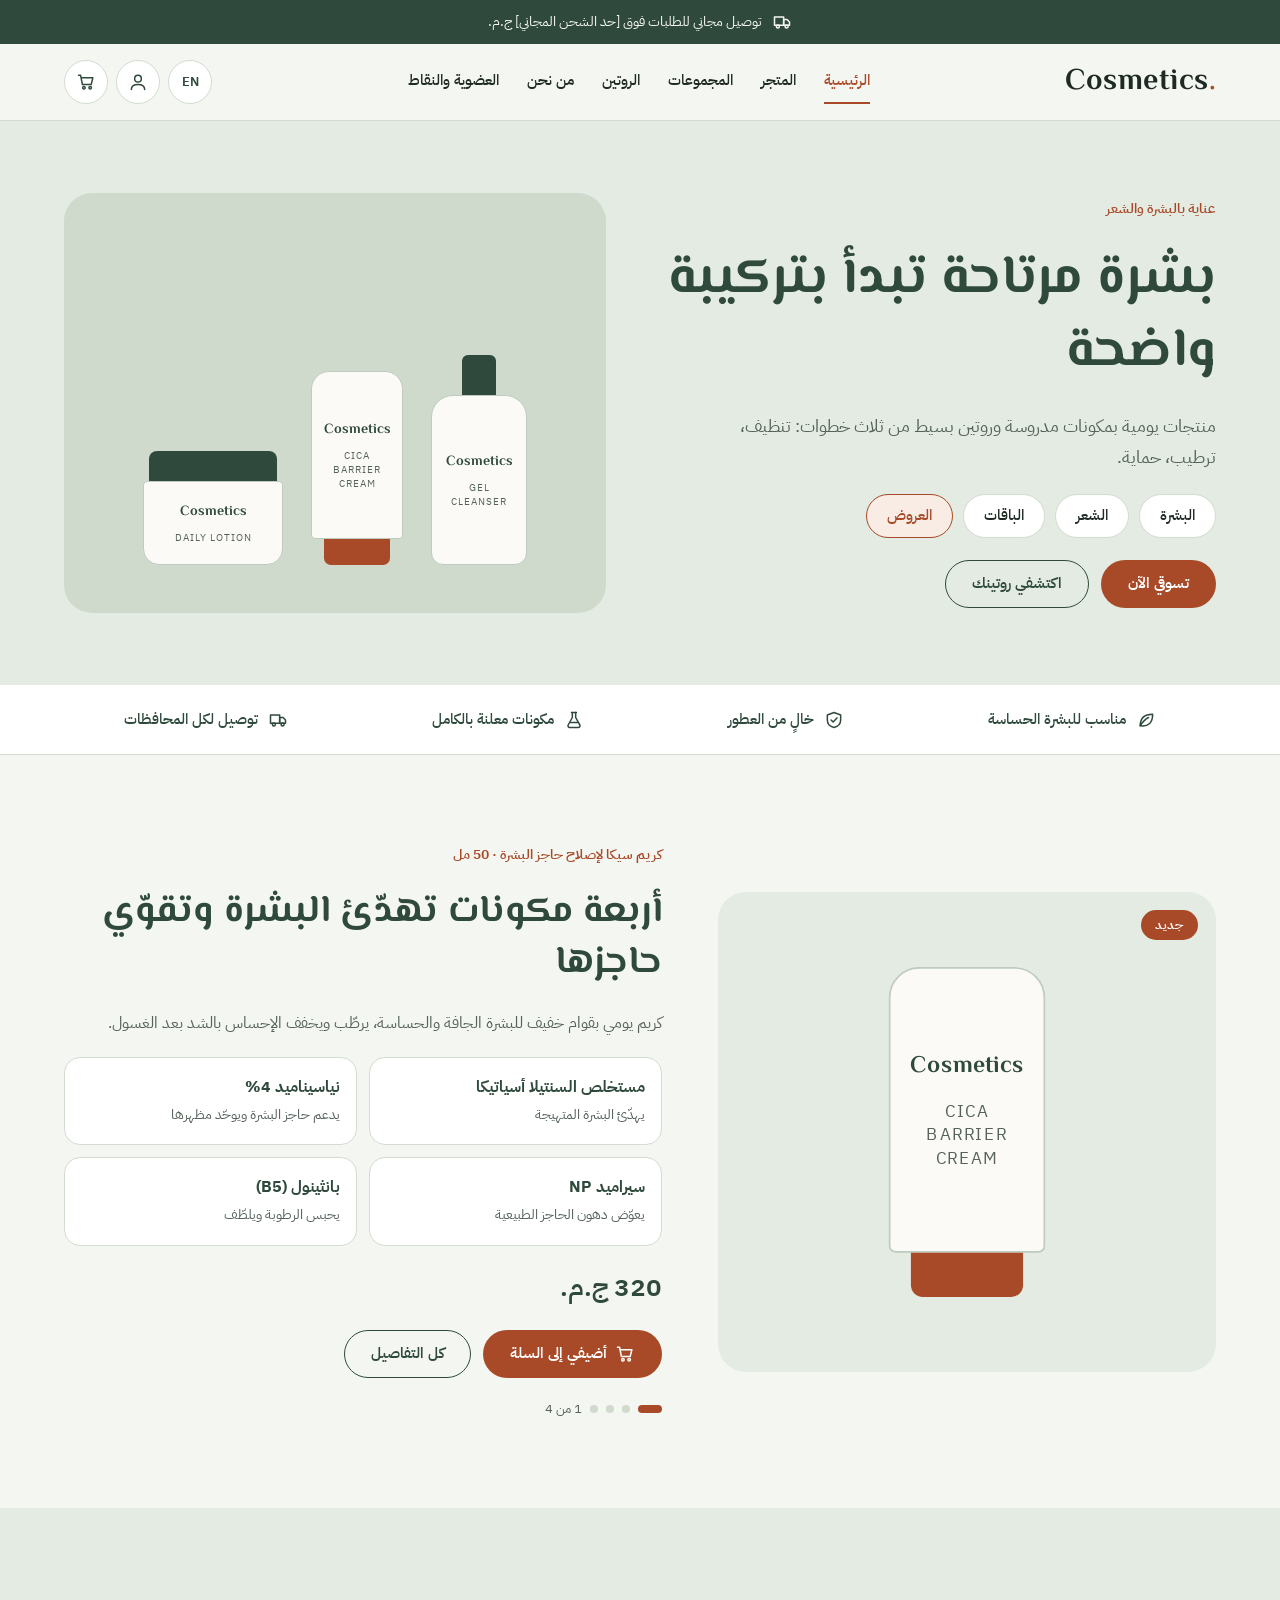
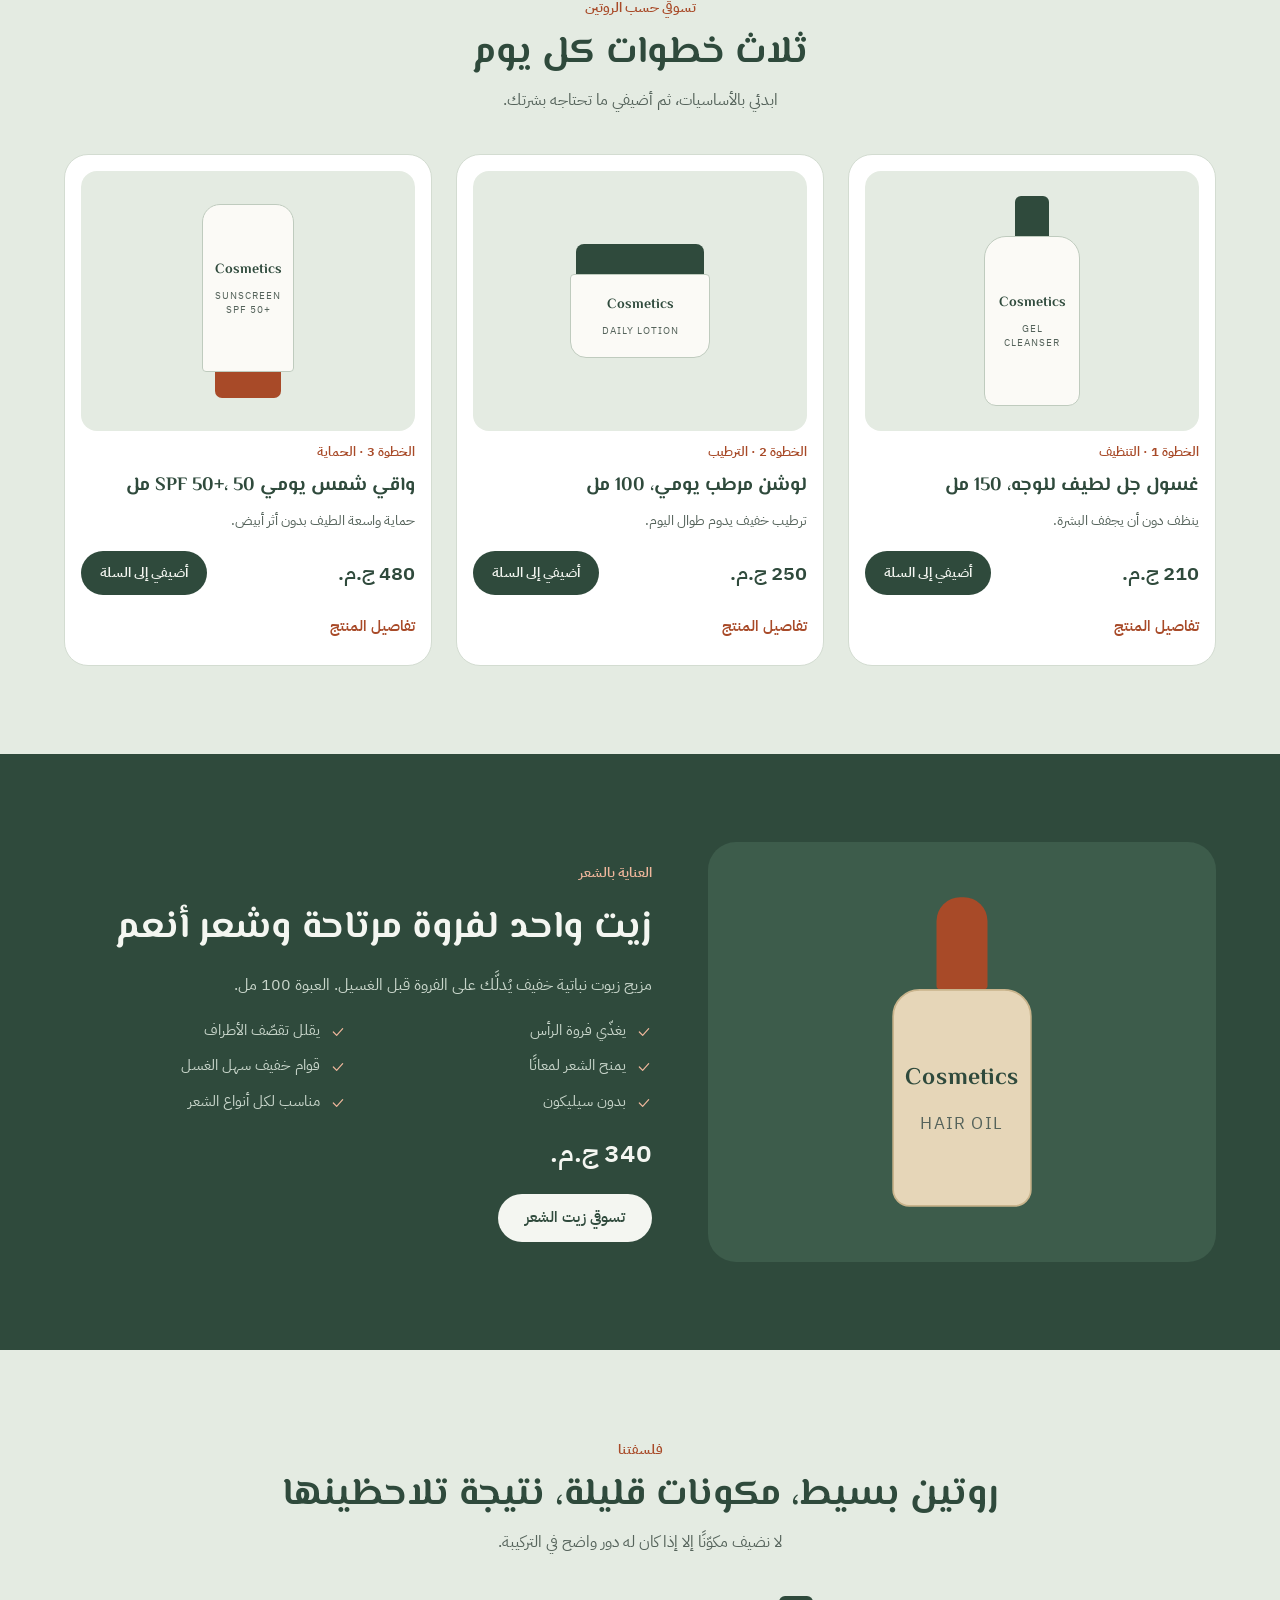
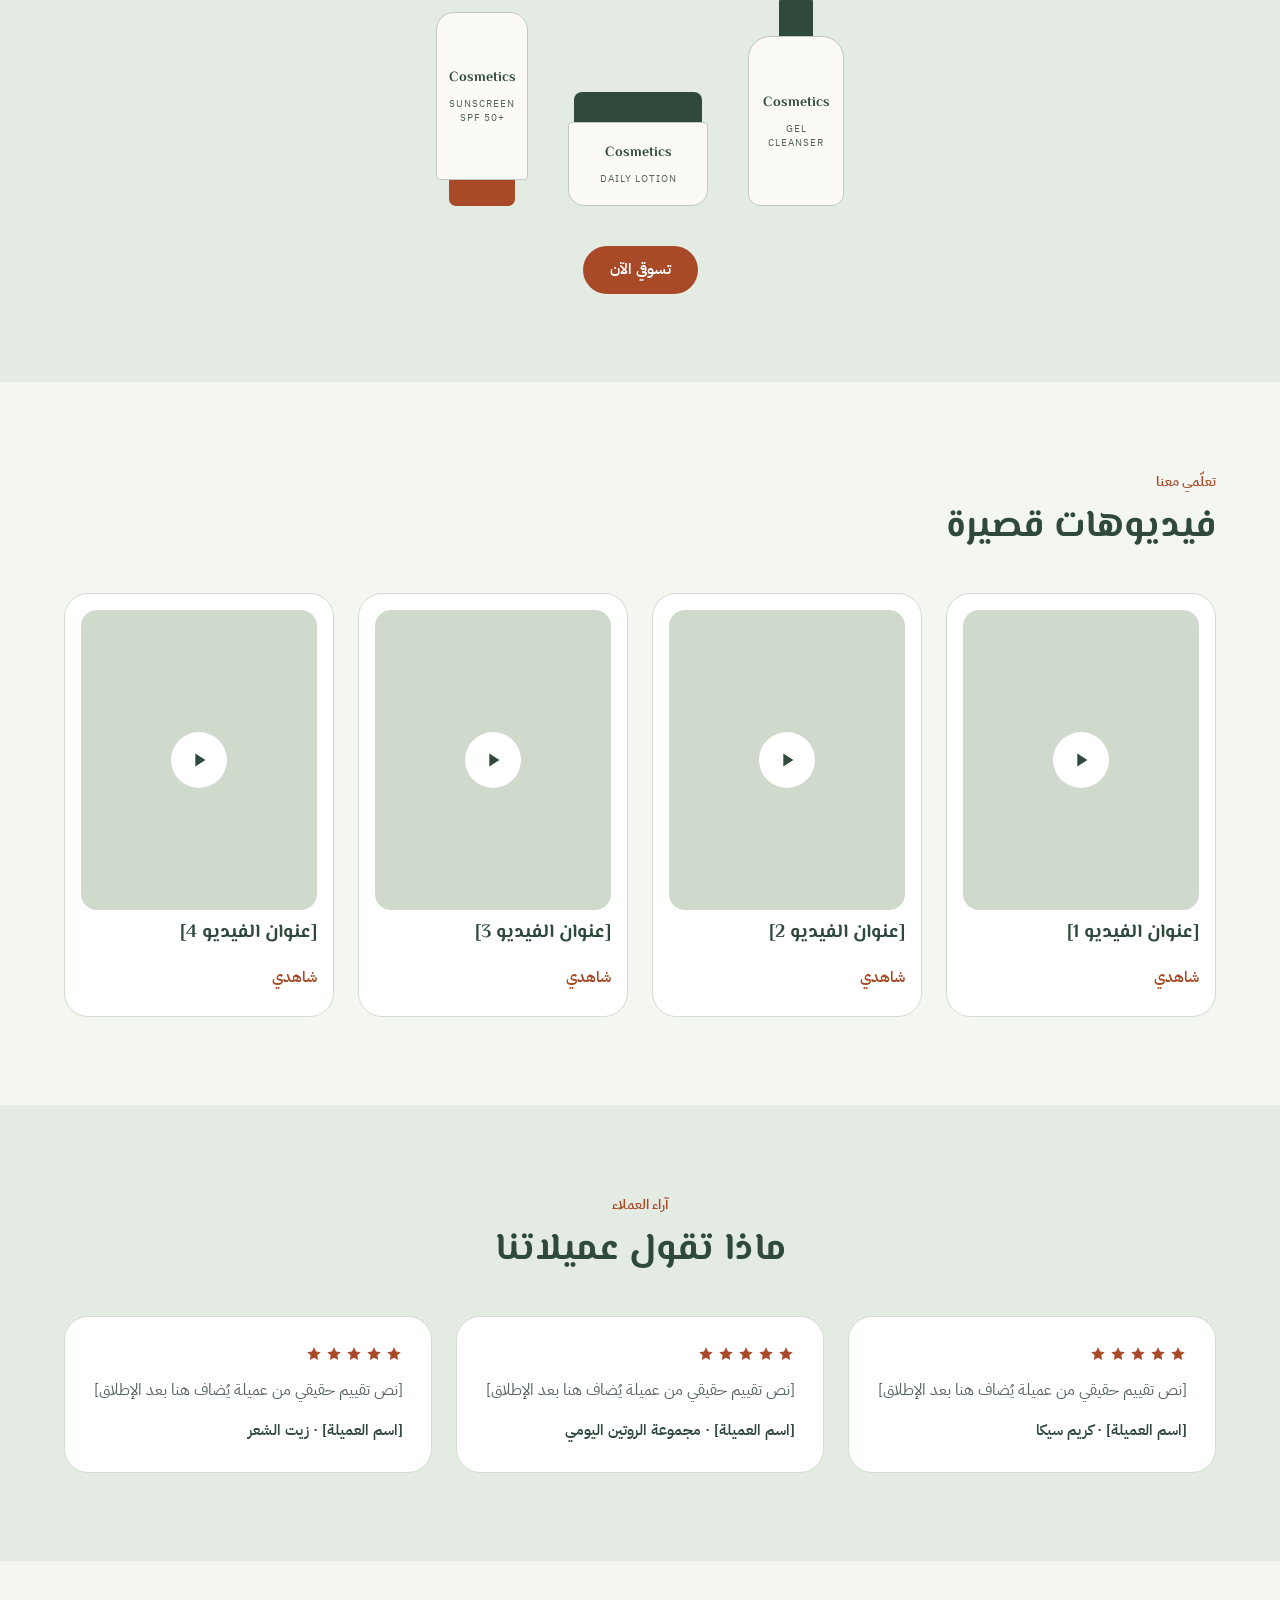
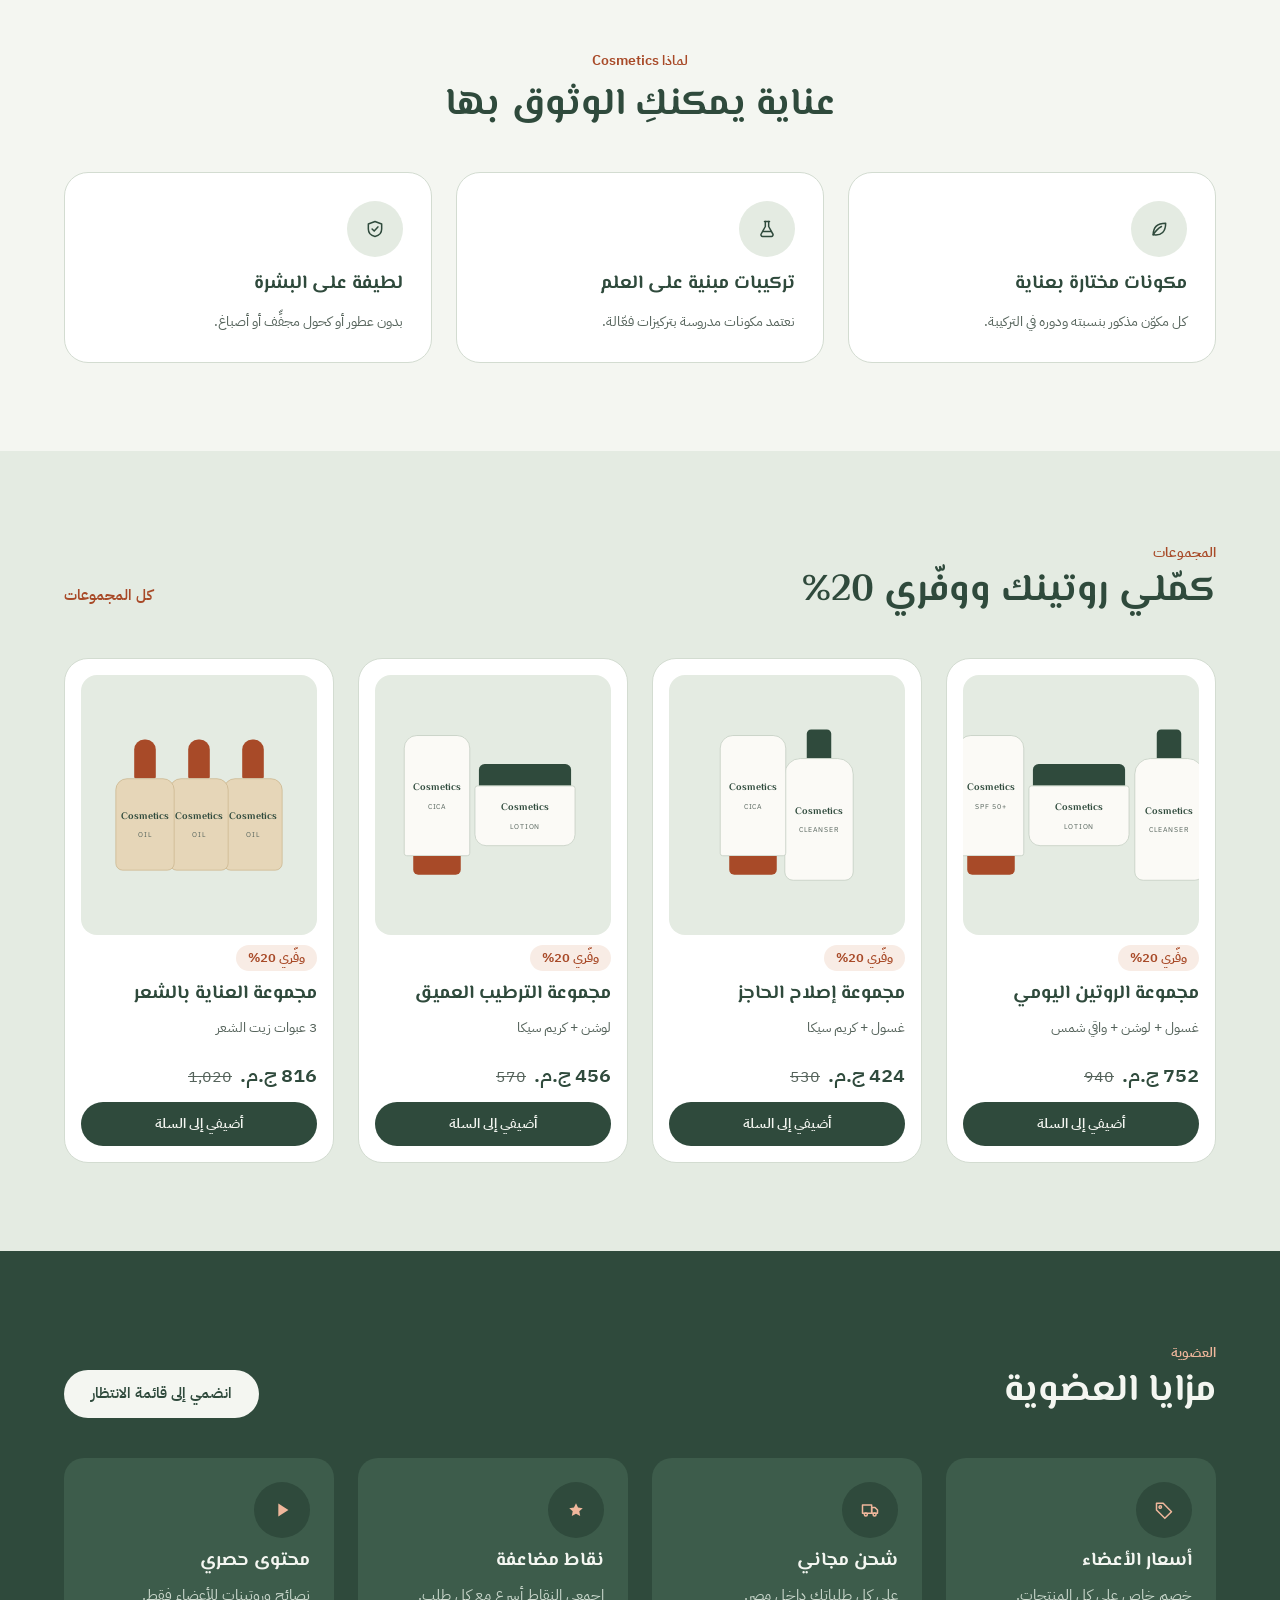
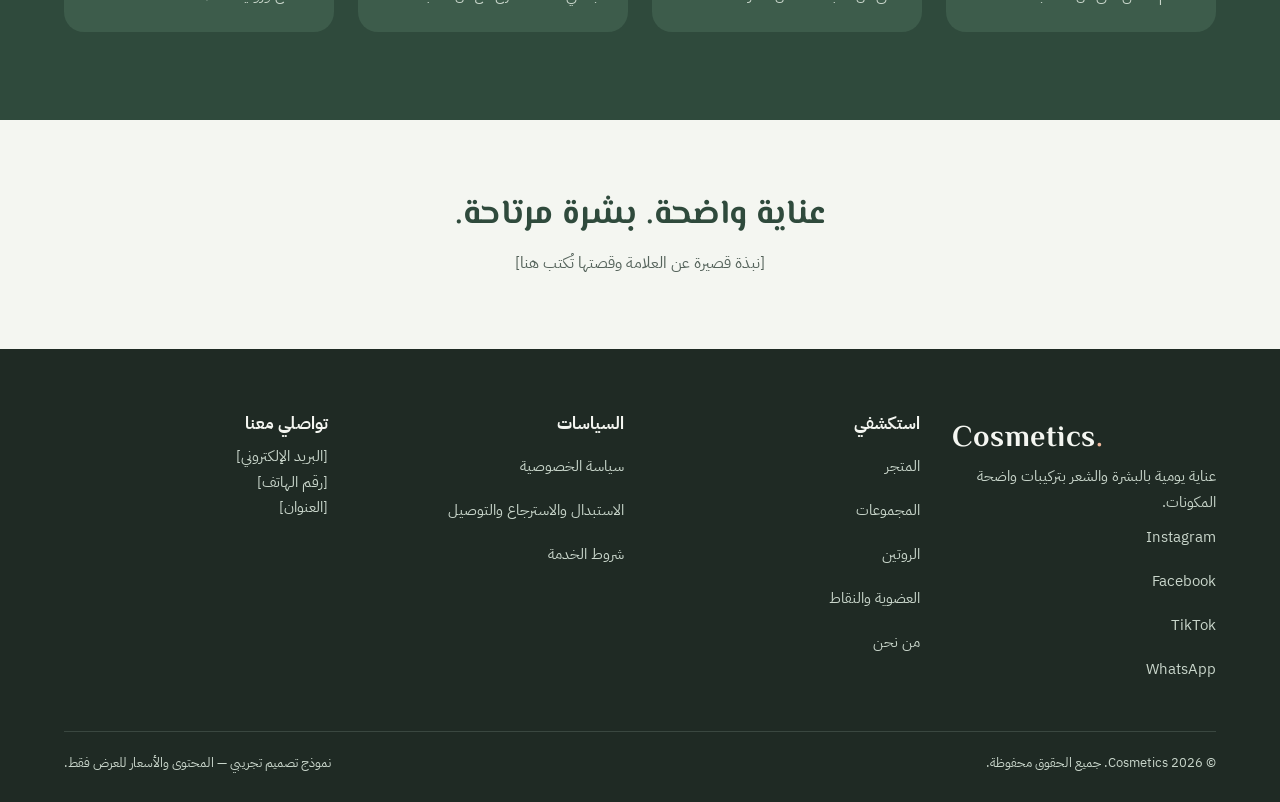
==== index.html @ 23d1086a "Add Cosmetics storefront mockup (home and product pages) Co-Authored-By: Claude Fable 5.2 <noreply@a" ====
<!doctype html>
<html lang="ar" dir="rtl">
<head>
<meta charset="utf-8">
<meta name="viewport" content="width=device-width, initial-scale=1">
<title>Cosmetics — عناية بالبشرة والشعر</title>
<link rel="preconnect" href="https://fonts.googleapis.com">
<link rel="preconnect" href="https://fonts.gstatic.com" crossorigin>
<link href="https://fonts.googleapis.com/css2?family=El+Messiri:wght@500;600;700&family=IBM+Plex+Sans+Arabic:wght@400;500;600&display=swap" rel="stylesheet">
<link rel="stylesheet" href="style.css">
</head>
<body>
<div class="page">
<div class="announce"><svg aria-hidden="true" width="20" height="20" viewBox="0 0 24 24" fill="none" stroke="currentColor" stroke-width="1.8" stroke-linecap="round" stroke-linejoin="round"><path d="M3 6h11v10H3z"/><path d="M14 9h4l3 3v4h-7z"/><circle cx="7" cy="17.5" r="1.8"/><circle cx="17.5" cy="17.5" r="1.8"/></svg><span>توصيل مجاني للطلبات فوق [حد الشحن المجاني] ج.م.</span></div>
<header class="header"><div class="wrap">
<a class="logo" href="index.html" dir="ltr" aria-label="Cosmetics — الرئيسية">Cosmetics<span>.</span></a>
<nav class="nav" aria-label="القائمة الرئيسية">
<a href="index.html" class="on">الرئيسية</a>
<a href="product.html">المتجر</a>
<a href="index.html#bundles">المجموعات</a>
<a href="index.html#routine">الروتين</a>
<a href="index.html#about">من نحن</a>
<a href="index.html#member">العضوية والنقاط</a>
</nav>
<div class="tools">
<button class="icon-btn" type="button" aria-label="English">EN</button>
<button class="icon-btn" type="button" aria-label="تسجيل الدخول"><svg aria-hidden="true" width="20" height="20" viewBox="0 0 24 24" fill="none" stroke="currentColor" stroke-width="1.8" stroke-linecap="round" stroke-linejoin="round"><circle cx="12" cy="8" r="4"/><path d="M4 21c0-4 3.6-6 8-6s8 2 8 6"/></svg></button>
<button class="icon-btn" type="button" aria-label="السلة"><svg aria-hidden="true" width="20" height="20" viewBox="0 0 24 24" fill="none" stroke="currentColor" stroke-width="1.8" stroke-linecap="round" stroke-linejoin="round"><path d="M3 4h2.5l2.2 11h10.5l2-8H7"/><circle cx="9.5" cy="19" r="1.5"/><circle cx="17" cy="19" r="1.5"/></svg></button>
</div>
</div></header>

<main>
<section class="hero"><div class="wrap">
<div class="hero-text">
<span class="eyebrow">عناية بالبشرة والشعر</span>
<h1>بشرة مرتاحة تبدأ بتركيبة واضحة</h1>
<p>منتجات يومية بمكونات مدروسة وروتين بسيط من ثلاث خطوات: تنظيف، ترطيب، حماية.</p>
<div class="chips">
<a class="chip" href="product.html">البشرة</a>
<a class="chip" href="#hair">الشعر</a>
<a class="chip" href="#bundles">الباقات</a>
<a class="chip hot" href="#bundles">العروض</a>
</div>
<div class="cta-row">
<a class="btn btn-accent" href="product.html">تسوقي الآن</a>
<a class="btn btn-ghost" href="#routine">اكتشفي روتينك</a>
</div>
</div>
<div class="hero-art" role="img" aria-label="مساحة صورة المنتجات الرئيسية">
<div class="pk bottle"><div class="cap"></div><div class="body"><span class="lbl">Cosmetics</span><span class="sub">GEL CLEANSER</span></div></div><div class="pk tube"><div class="body"><span class="lbl">Cosmetics</span><span class="sub">CICA<br>BARRIER CREAM</span></div><div class="cap"></div></div><div class="pk jar"><div class="cap"></div><div class="body"><span class="lbl">Cosmetics</span><span class="sub">DAILY LOTION</span></div></div>
</div>
</div></section>

<div class="badges"><div class="wrap">
<div class="badge"><svg aria-hidden="true" width="20" height="20" viewBox="0 0 24 24" fill="none" stroke="currentColor" stroke-width="1.8" stroke-linecap="round" stroke-linejoin="round"><path d="M5 19c0-9 5-14 15-14 0 10-5 15-14 14"/><path d="M5 19c3-5 6-8 10-10"/></svg><span>مناسب للبشرة الحساسة</span></div>
<div class="badge"><svg aria-hidden="true" width="20" height="20" viewBox="0 0 24 24" fill="none" stroke="currentColor" stroke-width="1.8" stroke-linecap="round" stroke-linejoin="round"><path d="M12 3l8 3v6c0 5-3.5 8-8 9-4.5-1-8-4-8-9V6z"/><path d="M8.5 12l2.5 2.5 4.5-5"/></svg><span>خالٍ من العطور</span></div>
<div class="badge"><svg aria-hidden="true" width="20" height="20" viewBox="0 0 24 24" fill="none" stroke="currentColor" stroke-width="1.8" stroke-linecap="round" stroke-linejoin="round"><path d="M9 3h6"/><path d="M10 3v6l-5 9a2 2 0 0 0 1.8 3h10.4a2 2 0 0 0 1.8-3l-5-9V3"/><path d="M7.5 15h9"/></svg><span>مكونات معلنة بالكامل</span></div>
<div class="badge"><svg aria-hidden="true" width="20" height="20" viewBox="0 0 24 24" fill="none" stroke="currentColor" stroke-width="1.8" stroke-linecap="round" stroke-linejoin="round"><path d="M3 6h11v10H3z"/><path d="M14 9h4l3 3v4h-7z"/><circle cx="7" cy="17.5" r="1.8"/><circle cx="17.5" cy="17.5" r="1.8"/></svg><span>توصيل لكل المحافظات</span></div>
</div></div>

<section class="section feature"><div class="wrap">
<div class="feature-art"><span class="tag">جديد</span><div class="pk tube big"><div class="body"><span class="lbl">Cosmetics</span><span class="sub">CICA<br>BARRIER CREAM</span></div><div class="cap"></div></div></div>
<div class="feature-body">
<span class="eyebrow">كريم سيكا لإصلاح حاجز البشرة · 50 مل</span>
<h2>أربعة مكونات تهدّئ البشرة وتقوّي حاجزها</h2>
<p>كريم يومي بقوام خفيف للبشرة الجافة والحساسة، يرطّب ويخفف الإحساس بالشد بعد الغسول.</p>
<div class="ing">
<div><b>مستخلص السنتيلا أسياتيكا</b><span>يهدّئ البشرة المتهيجة</span></div>
<div><b>نياسيناميد 4%</b><span>يدعم حاجز البشرة ويوحّد مظهرها</span></div>
<div><b>سيراميد NP</b><span>يعوّض دهون الحاجز الطبيعية</span></div>
<div><b>بانثينول (B5)</b><span>يحبس الرطوبة ويلطّف</span></div>
</div>
<span class="price">320 ج.م.</span>
<div class="cta-row">
<button class="btn btn-accent" type="button"><svg aria-hidden="true" width="20" height="20" viewBox="0 0 24 24" fill="none" stroke="currentColor" stroke-width="1.8" stroke-linecap="round" stroke-linejoin="round"><path d="M3 4h2.5l2.2 11h10.5l2-8H7"/><circle cx="9.5" cy="19" r="1.5"/><circle cx="17" cy="19" r="1.5"/></svg> أضيفي إلى السلة</button>
<a class="btn btn-ghost" href="product.html">كل التفاصيل</a>
</div>
<div class="dots" aria-label="الشريحة 1 من 4"><i class="on"></i><i></i><i></i><i></i><span>1 من 4</span></div>
</div>
</div></section>

<section class="section soft" id="routine"><div class="wrap">
<div class="sec-head center">
<span class="eyebrow">تسوقي حسب الروتين</span>
<h2>ثلاث خطوات كل يوم</h2>
<p>ابدئي بالأساسيات، ثم أضيفي ما تحتاجه بشرتك.</p>
</div>
<div class="grid g3">
<article class="card">
<div class="tile"><div class="pk bottle"><div class="cap"></div><div class="body"><span class="lbl">Cosmetics</span><span class="sub">GEL CLEANSER</span></div></div></div>
<span class="step">الخطوة 1 · التنظيف</span>
<h3>غسول جل لطيف للوجه، 150 مل</h3>
<p class="desc">ينظف دون أن يجفف البشرة.</p>
<div class="row"><span class="price">210 ج.م.</span><button class="btn btn-primary" type="button">أضيفي إلى السلة</button></div>
<a class="link" href="product.html">تفاصيل المنتج</a>
</article>
<article class="card">
<div class="tile"><div class="pk jar"><div class="cap"></div><div class="body"><span class="lbl">Cosmetics</span><span class="sub">DAILY LOTION</span></div></div></div>
<span class="step">الخطوة 2 · الترطيب</span>
<h3>لوشن مرطب يومي، 100 مل</h3>
<p class="desc">ترطيب خفيف يدوم طوال اليوم.</p>
<div class="row"><span class="price">250 ج.م.</span><button class="btn btn-primary" type="button">أضيفي إلى السلة</button></div>
<a class="link" href="product.html">تفاصيل المنتج</a>
</article>
<article class="card">
<div class="tile"><div class="pk tube"><div class="body"><span class="lbl">Cosmetics</span><span class="sub">SUNSCREEN<br>SPF 50+</span></div><div class="cap"></div></div></div>
<span class="step">الخطوة 3 · الحماية</span>
<h3>واقي شمس يومي SPF 50+، 50 مل</h3>
<p class="desc">حماية واسعة الطيف بدون أثر أبيض.</p>
<div class="row"><span class="price">480 ج.م.</span><button class="btn btn-primary" type="button">أضيفي إلى السلة</button></div>
<a class="link" href="product.html">تفاصيل المنتج</a>
</article>
</div>
</div></section>

<section class="section dark split" id="hair"><div class="wrap">
<div class="split-art" role="img" aria-label="مساحة صورة زيت الشعر"><div class="pk dropper big"><div class="cap"></div><div class="body"><span class="lbl">Cosmetics</span><span class="sub">HAIR OIL</span></div></div></div>
<div class="split-body">
<span class="eyebrow">العناية بالشعر</span>
<h2>زيت واحد لفروة مرتاحة وشعر أنعم</h2>
<p>مزيج زيوت نباتية خفيف يُدلَّك على الفروة قبل الغسيل. العبوة 100 مل.</p>
<ul class="ticks">
<li><svg aria-hidden="true" width="16" height="16" viewBox="0 0 24 24" fill="none" stroke="currentColor" stroke-width="1.8" stroke-linecap="round" stroke-linejoin="round"><path d="M5 12l5 5 9-10"/></svg><span>يغذّي فروة الرأس</span></li>
<li><svg aria-hidden="true" width="16" height="16" viewBox="0 0 24 24" fill="none" stroke="currentColor" stroke-width="1.8" stroke-linecap="round" stroke-linejoin="round"><path d="M5 12l5 5 9-10"/></svg><span>يقلل تقصّف الأطراف</span></li>
<li><svg aria-hidden="true" width="16" height="16" viewBox="0 0 24 24" fill="none" stroke="currentColor" stroke-width="1.8" stroke-linecap="round" stroke-linejoin="round"><path d="M5 12l5 5 9-10"/></svg><span>يمنح الشعر لمعانًا</span></li>
<li><svg aria-hidden="true" width="16" height="16" viewBox="0 0 24 24" fill="none" stroke="currentColor" stroke-width="1.8" stroke-linecap="round" stroke-linejoin="round"><path d="M5 12l5 5 9-10"/></svg><span>قوام خفيف سهل الغسل</span></li>
<li><svg aria-hidden="true" width="16" height="16" viewBox="0 0 24 24" fill="none" stroke="currentColor" stroke-width="1.8" stroke-linecap="round" stroke-linejoin="round"><path d="M5 12l5 5 9-10"/></svg><span>بدون سيليكون</span></li>
<li><svg aria-hidden="true" width="16" height="16" viewBox="0 0 24 24" fill="none" stroke="currentColor" stroke-width="1.8" stroke-linecap="round" stroke-linejoin="round"><path d="M5 12l5 5 9-10"/></svg><span>مناسب لكل أنواع الشعر</span></li>
</ul>
<span class="price" style="color:#F4F6F1">340 ج.م.</span>
<a class="btn btn-light" href="product.html">تسوقي زيت الشعر</a>
</div>
</div></section>

<section class="section philo" id="about"><div class="wrap">
<div class="sec-head center">
<span class="eyebrow">فلسفتنا</span>
<h2>روتين بسيط، مكونات قليلة، نتيجة تلاحظينها</h2>
<p>لا نضيف مكوّنًا إلا إذا كان له دور واضح في التركيبة.</p>
</div>
<div class="packs"><div class="pk bottle"><div class="cap"></div><div class="body"><span class="lbl">Cosmetics</span><span class="sub">GEL CLEANSER</span></div></div><div class="pk jar"><div class="cap"></div><div class="body"><span class="lbl">Cosmetics</span><span class="sub">DAILY LOTION</span></div></div><div class="pk tube"><div class="body"><span class="lbl">Cosmetics</span><span class="sub">SUNSCREEN<br>SPF 50+</span></div><div class="cap"></div></div></div>
<a class="btn btn-accent" href="product.html">تسوقي الآن</a>
</div></section>

<section class="section"><div class="wrap">
<div class="sec-head">
<span class="eyebrow">تعلّمي معنا</span>
<h2>فيديوهات قصيرة</h2>
</div>
<div class="grid g4">
<article class="card"><div class="thumb"><span class="play"><svg aria-hidden="true" width="22" height="22" viewBox="0 0 24 24" fill="currentColor" stroke="none"><path d="M8 5l11 7-11 7z"/></svg></span></div><h3>[عنوان الفيديو 1]</h3><a class="link" href="#">شاهدي</a></article>
<article class="card"><div class="thumb"><span class="play"><svg aria-hidden="true" width="22" height="22" viewBox="0 0 24 24" fill="currentColor" stroke="none"><path d="M8 5l11 7-11 7z"/></svg></span></div><h3>[عنوان الفيديو 2]</h3><a class="link" href="#">شاهدي</a></article>
<article class="card"><div class="thumb"><span class="play"><svg aria-hidden="true" width="22" height="22" viewBox="0 0 24 24" fill="currentColor" stroke="none"><path d="M8 5l11 7-11 7z"/></svg></span></div><h3>[عنوان الفيديو 3]</h3><a class="link" href="#">شاهدي</a></article>
<article class="card"><div class="thumb"><span class="play"><svg aria-hidden="true" width="22" height="22" viewBox="0 0 24 24" fill="currentColor" stroke="none"><path d="M8 5l11 7-11 7z"/></svg></span></div><h3>[عنوان الفيديو 4]</h3><a class="link" href="#">شاهدي</a></article>
</div>
</div></section>

<section class="section soft"><div class="wrap">
<div class="sec-head center">
<span class="eyebrow">آراء العملاء</span>
<h2>ماذا تقول عميلاتنا</h2>
</div>
<div class="grid g3">
<article class="card pillar"><div class="stars" aria-hidden="true"><svg aria-hidden="true" width="18" height="18" viewBox="0 0 24 24" fill="currentColor" stroke="none"><path d="M12 3l2.7 5.7 6.3.8-4.6 4.3 1.2 6.2L12 17l-5.6 3 1.2-6.2L3 9.5l6.3-.8z"/></svg><svg aria-hidden="true" width="18" height="18" viewBox="0 0 24 24" fill="currentColor" stroke="none"><path d="M12 3l2.7 5.7 6.3.8-4.6 4.3 1.2 6.2L12 17l-5.6 3 1.2-6.2L3 9.5l6.3-.8z"/></svg><svg aria-hidden="true" width="18" height="18" viewBox="0 0 24 24" fill="currentColor" stroke="none"><path d="M12 3l2.7 5.7 6.3.8-4.6 4.3 1.2 6.2L12 17l-5.6 3 1.2-6.2L3 9.5l6.3-.8z"/></svg><svg aria-hidden="true" width="18" height="18" viewBox="0 0 24 24" fill="currentColor" stroke="none"><path d="M12 3l2.7 5.7 6.3.8-4.6 4.3 1.2 6.2L12 17l-5.6 3 1.2-6.2L3 9.5l6.3-.8z"/></svg><svg aria-hidden="true" width="18" height="18" viewBox="0 0 24 24" fill="currentColor" stroke="none"><path d="M12 3l2.7 5.7 6.3.8-4.6 4.3 1.2 6.2L12 17l-5.6 3 1.2-6.2L3 9.5l6.3-.8z"/></svg></div><p class="ph">[نص تقييم حقيقي من عميلة يُضاف هنا بعد الإطلاق]</p><span class="who">[اسم العميلة] · كريم سيكا</span></article>
<article class="card pillar"><div class="stars" aria-hidden="true"><svg aria-hidden="true" width="18" height="18" viewBox="0 0 24 24" fill="currentColor" stroke="none"><path d="M12 3l2.7 5.7 6.3.8-4.6 4.3 1.2 6.2L12 17l-5.6 3 1.2-6.2L3 9.5l6.3-.8z"/></svg><svg aria-hidden="true" width="18" height="18" viewBox="0 0 24 24" fill="currentColor" stroke="none"><path d="M12 3l2.7 5.7 6.3.8-4.6 4.3 1.2 6.2L12 17l-5.6 3 1.2-6.2L3 9.5l6.3-.8z"/></svg><svg aria-hidden="true" width="18" height="18" viewBox="0 0 24 24" fill="currentColor" stroke="none"><path d="M12 3l2.7 5.7 6.3.8-4.6 4.3 1.2 6.2L12 17l-5.6 3 1.2-6.2L3 9.5l6.3-.8z"/></svg><svg aria-hidden="true" width="18" height="18" viewBox="0 0 24 24" fill="currentColor" stroke="none"><path d="M12 3l2.7 5.7 6.3.8-4.6 4.3 1.2 6.2L12 17l-5.6 3 1.2-6.2L3 9.5l6.3-.8z"/></svg><svg aria-hidden="true" width="18" height="18" viewBox="0 0 24 24" fill="currentColor" stroke="none"><path d="M12 3l2.7 5.7 6.3.8-4.6 4.3 1.2 6.2L12 17l-5.6 3 1.2-6.2L3 9.5l6.3-.8z"/></svg></div><p class="ph">[نص تقييم حقيقي من عميلة يُضاف هنا بعد الإطلاق]</p><span class="who">[اسم العميلة] · مجموعة الروتين اليومي</span></article>
<article class="card pillar"><div class="stars" aria-hidden="true"><svg aria-hidden="true" width="18" height="18" viewBox="0 0 24 24" fill="currentColor" stroke="none"><path d="M12 3l2.7 5.7 6.3.8-4.6 4.3 1.2 6.2L12 17l-5.6 3 1.2-6.2L3 9.5l6.3-.8z"/></svg><svg aria-hidden="true" width="18" height="18" viewBox="0 0 24 24" fill="currentColor" stroke="none"><path d="M12 3l2.7 5.7 6.3.8-4.6 4.3 1.2 6.2L12 17l-5.6 3 1.2-6.2L3 9.5l6.3-.8z"/></svg><svg aria-hidden="true" width="18" height="18" viewBox="0 0 24 24" fill="currentColor" stroke="none"><path d="M12 3l2.7 5.7 6.3.8-4.6 4.3 1.2 6.2L12 17l-5.6 3 1.2-6.2L3 9.5l6.3-.8z"/></svg><svg aria-hidden="true" width="18" height="18" viewBox="0 0 24 24" fill="currentColor" stroke="none"><path d="M12 3l2.7 5.7 6.3.8-4.6 4.3 1.2 6.2L12 17l-5.6 3 1.2-6.2L3 9.5l6.3-.8z"/></svg><svg aria-hidden="true" width="18" height="18" viewBox="0 0 24 24" fill="currentColor" stroke="none"><path d="M12 3l2.7 5.7 6.3.8-4.6 4.3 1.2 6.2L12 17l-5.6 3 1.2-6.2L3 9.5l6.3-.8z"/></svg></div><p class="ph">[نص تقييم حقيقي من عميلة يُضاف هنا بعد الإطلاق]</p><span class="who">[اسم العميلة] · زيت الشعر</span></article>
</div>
</div></section>

<section class="section"><div class="wrap">
<div class="sec-head center">
<span class="eyebrow">لماذا Cosmetics</span>
<h2>عناية يمكنكِ الوثوق بها</h2>
</div>
<div class="grid g3">
<article class="card pillar"><span class="ico"><svg aria-hidden="true" width="20" height="20" viewBox="0 0 24 24" fill="none" stroke="currentColor" stroke-width="1.8" stroke-linecap="round" stroke-linejoin="round"><path d="M5 19c0-9 5-14 15-14 0 10-5 15-14 14"/><path d="M5 19c3-5 6-8 10-10"/></svg></span><h3>مكونات مختارة بعناية</h3><p class="desc">كل مكوّن مذكور بنسبته ودوره في التركيبة.</p></article>
<article class="card pillar"><span class="ico"><svg aria-hidden="true" width="20" height="20" viewBox="0 0 24 24" fill="none" stroke="currentColor" stroke-width="1.8" stroke-linecap="round" stroke-linejoin="round"><path d="M9 3h6"/><path d="M10 3v6l-5 9a2 2 0 0 0 1.8 3h10.4a2 2 0 0 0 1.8-3l-5-9V3"/><path d="M7.5 15h9"/></svg></span><h3>تركيبات مبنية على العلم</h3><p class="desc">نعتمد مكونات مدروسة بتركيزات فعّالة.</p></article>
<article class="card pillar"><span class="ico"><svg aria-hidden="true" width="20" height="20" viewBox="0 0 24 24" fill="none" stroke="currentColor" stroke-width="1.8" stroke-linecap="round" stroke-linejoin="round"><path d="M12 3l8 3v6c0 5-3.5 8-8 9-4.5-1-8-4-8-9V6z"/><path d="M8.5 12l2.5 2.5 4.5-5"/></svg></span><h3>لطيفة على البشرة</h3><p class="desc">بدون عطور أو كحول مجفِّف أو أصباغ.</p></article>
</div>
</div></section>

<section class="section soft" id="bundles"><div class="wrap">
<div class="sec-head spread">
<div><span class="eyebrow">المجموعات</span><h2>كمّلي روتينك ووفّري 20%</h2></div>
<a class="link" href="#bundles">كل المجموعات</a>
</div>
<div class="grid g4">
<article class="card">
<div class="tile"><div class="pk bottle sm"><div class="cap"></div><div class="body"><span class="lbl">Cosmetics</span><span class="sub">CLEANSER</span></div></div><div class="pk jar sm"><div class="cap"></div><div class="body"><span class="lbl">Cosmetics</span><span class="sub">LOTION</span></div></div><div class="pk tube sm"><div class="body"><span class="lbl">Cosmetics</span><span class="sub">SPF 50+</span></div><div class="cap"></div></div></div>
<span class="save">وفّري 20%</span>
<h3>مجموعة الروتين اليومي</h3>
<p class="desc">غسول + لوشن + واقي شمس</p>
<div class="row"><span class="price">752 ج.م.<s>940</s></span></div>
<button class="btn btn-primary" type="button">أضيفي إلى السلة</button>
</article>
<article class="card">
<div class="tile"><div class="pk bottle sm"><div class="cap"></div><div class="body"><span class="lbl">Cosmetics</span><span class="sub">CLEANSER</span></div></div><div class="pk tube sm"><div class="body"><span class="lbl">Cosmetics</span><span class="sub">CICA</span></div><div class="cap"></div></div></div>
<span class="save">وفّري 20%</span>
<h3>مجموعة إصلاح الحاجز</h3>
<p class="desc">غسول + كريم سيكا</p>
<div class="row"><span class="price">424 ج.م.<s>530</s></span></div>
<button class="btn btn-primary" type="button">أضيفي إلى السلة</button>
</article>
<article class="card">
<div class="tile"><div class="pk jar sm"><div class="cap"></div><div class="body"><span class="lbl">Cosmetics</span><span class="sub">LOTION</span></div></div><div class="pk tube sm"><div class="body"><span class="lbl">Cosmetics</span><span class="sub">CICA</span></div><div class="cap"></div></div></div>
<span class="save">وفّري 20%</span>
<h3>مجموعة الترطيب العميق</h3>
<p class="desc">لوشن + كريم سيكا</p>
<div class="row"><span class="price">456 ج.م.<s>570</s></span></div>
<button class="btn btn-primary" type="button">أضيفي إلى السلة</button>
</article>
<article class="card">
<div class="tile"><div class="pk dropper sm"><div class="cap"></div><div class="body"><span class="lbl">Cosmetics</span><span class="sub">OIL</span></div></div><div class="pk dropper sm"><div class="cap"></div><div class="body"><span class="lbl">Cosmetics</span><span class="sub">OIL</span></div></div><div class="pk dropper sm"><div class="cap"></div><div class="body"><span class="lbl">Cosmetics</span><span class="sub">OIL</span></div></div></div>
<span class="save">وفّري 20%</span>
<h3>مجموعة العناية بالشعر</h3>
<p class="desc">3 عبوات زيت الشعر</p>
<div class="row"><span class="price">816 ج.م.<s>1,020</s></span></div>
<button class="btn btn-primary" type="button">أضيفي إلى السلة</button>
</article>
</div>
</div></section>

<section class="section dark" id="member"><div class="wrap">
<div class="member-head">
<div><span class="eyebrow">العضوية</span><h2>مزايا العضوية</h2></div>
<a class="btn btn-light" href="#member">انضمي إلى قائمة الانتظار</a>
</div>
<div class="grid g4">
<div class="benefit"><span class="ico"><svg aria-hidden="true" width="20" height="20" viewBox="0 0 24 24" fill="none" stroke="currentColor" stroke-width="1.8" stroke-linecap="round" stroke-linejoin="round"><path d="M3 12V4h8l10 10-8 8z"/><circle cx="7.5" cy="8.5" r="1.5"/></svg></span><h3>أسعار الأعضاء</h3><p>خصم خاص على كل المنتجات.</p></div>
<div class="benefit"><span class="ico"><svg aria-hidden="true" width="20" height="20" viewBox="0 0 24 24" fill="none" stroke="currentColor" stroke-width="1.8" stroke-linecap="round" stroke-linejoin="round"><path d="M3 6h11v10H3z"/><path d="M14 9h4l3 3v4h-7z"/><circle cx="7" cy="17.5" r="1.8"/><circle cx="17.5" cy="17.5" r="1.8"/></svg></span><h3>شحن مجاني</h3><p>على كل طلباتك داخل مصر.</p></div>
<div class="benefit"><span class="ico"><svg aria-hidden="true" width="18" height="18" viewBox="0 0 24 24" fill="currentColor" stroke="none"><path d="M12 3l2.7 5.7 6.3.8-4.6 4.3 1.2 6.2L12 17l-5.6 3 1.2-6.2L3 9.5l6.3-.8z"/></svg></span><h3>نقاط مضاعفة</h3><p>اجمعي النقاط أسرع مع كل طلب.</p></div>
<div class="benefit"><span class="ico"><svg aria-hidden="true" width="22" height="22" viewBox="0 0 24 24" fill="currentColor" stroke="none"><path d="M8 5l11 7-11 7z"/></svg></span><h3>محتوى حصري</h3><p>نصائح وروتينات للأعضاء فقط.</p></div>
</div>
</div></section>

<section class="closing"><div class="wrap">
<h2>عناية واضحة. بشرة مرتاحة.</h2>
<p>[نبذة قصيرة عن العلامة وقصتها تُكتب هنا]</p>
</div></section>
</main>
<footer class="footer"><div class="wrap">
<div class="cols">
<div>
<a class="logo" href="index.html" dir="ltr" aria-label="Cosmetics — الرئيسية">Cosmetics<span>.</span></a>
<p>عناية يومية بالبشرة والشعر بتركيبات واضحة المكونات.</p>
<a href="#">Instagram</a>
<a href="#">Facebook</a>
<a href="#">TikTok</a>
<a href="#">WhatsApp</a>
</div>
<div>
<h3>استكشفي</h3>
<a href="product.html">المتجر</a>
<a href="index.html#bundles">المجموعات</a>
<a href="index.html#routine">الروتين</a>
<a href="index.html#member">العضوية والنقاط</a>
<a href="index.html#about">من نحن</a>
</div>
<div>
<h3>السياسات</h3>
<a href="#">سياسة الخصوصية</a>
<a href="#">الاستبدال والاسترجاع والتوصيل</a>
<a href="#">شروط الخدمة</a>
</div>
<div>
<h3>تواصلي معنا</h3>
<p>[البريد الإلكتروني]</p>
<p>[رقم الهاتف]</p>
<p>[العنوان]</p>
</div>
</div>
<div class="legal"><span>© 2026 Cosmetics. جميع الحقوق محفوظة.</span><span>نموذج تصميم تجريبي — المحتوى والأسعار للعرض فقط.</span></div>
</div></footer>


</div>
</body>
</html>
---- style.css ----
*{box-sizing:border-box}
body{margin:0}
.page{--ink:#1F2A24;--muted:#55635B;--ground:#F4F6F1;--sage:#E4EBE2;--sage2:#CFDACD;--line:#D3DCD1;--primary:#2F4A3C;--primary2:#3D5C4B;--accent:#A84A28;--accent-soft:#F8ECE5;--peach:#F0B79C;--on-dark:#F4F6F1;--on-dark-muted:#C9D6CB;font-family:'IBM Plex Sans Arabic',system-ui,sans-serif;color:var(--ink);background:var(--ground);line-height:1.7;font-size:16px;overflow-x:hidden}
.page h1,.page h2,.page h3{font-family:'El Messiri','IBM Plex Sans Arabic',serif;margin:0;line-height:1.35;color:var(--primary)}
.page p{margin:0}
.page a{color:inherit;text-decoration:none}
.wrap{max-width:1200px;margin:0 auto;padding:0 24px}
.announce{background:var(--primary);color:var(--on-dark);font-size:14px;padding:10px 16px;display:flex;gap:10px;justify-content:center;align-items:center}
.header{background:var(--ground);border-bottom:1px solid var(--line)}
.header .wrap{display:flex;align-items:center;justify-content:space-between;gap:12px 24px;min-height:76px;flex-wrap:wrap}
.logo{font-family:'El Messiri',serif;font-size:30px;font-weight:700;color:var(--primary);letter-spacing:.5px;min-height:44px;display:inline-flex;align-items:center}
.logo span{color:var(--accent)}
.nav{display:flex;gap:28px;font-size:15px;font-weight:500}
.nav a{min-height:44px;display:inline-flex;align-items:center;border-bottom:2px solid transparent}
.nav a:hover{color:var(--accent)}
.nav a.on{color:var(--accent);border-bottom-color:var(--accent)}
.tools{display:flex;gap:8px;align-items:center}
.icon-btn{width:44px;height:44px;border-radius:50%;border:1px solid var(--line);background:#fff;display:inline-flex;align-items:center;justify-content:center;color:var(--primary);cursor:pointer;font:inherit;font-size:13px;font-weight:600}
.btn{display:inline-flex;align-items:center;justify-content:center;gap:8px;min-height:48px;padding:0 26px;border-radius:999px;font:inherit;font-weight:600;font-size:15px;border:1px solid transparent;cursor:pointer}
.btn-accent{background:var(--accent);color:#fff}
.page a.btn-accent{color:#fff}
.btn-primary{background:var(--primary);color:var(--on-dark)}
.btn-ghost{background:transparent;border-color:var(--primary);color:var(--primary)}
.btn-light{background:var(--on-dark);color:var(--primary)}
.eyebrow{font-size:14px;font-weight:600;color:var(--accent)}
.section{padding:88px 0}
.sec-head{display:flex;flex-direction:column;gap:8px;margin-bottom:40px}
.sec-head.center{align-items:center;text-align:center}
.sec-head.spread{flex-direction:row;justify-content:space-between;align-items:flex-end;flex-wrap:wrap}
.sec-head h2{font-size:38px}
.sec-head p{color:var(--muted);max-width:620px}
.link{color:var(--accent);font-weight:600;font-size:15px;min-height:44px;display:inline-flex;align-items:center;gap:6px}
.page a.link{color:var(--accent)}

.hero{background:var(--sage)}
.hero .wrap{display:flex;gap:48px;align-items:center;flex-wrap:wrap;padding-top:72px;padding-bottom:72px}
.hero-text{flex:1 1 440px;display:flex;flex-direction:column;gap:22px;align-items:flex-start}
.hero h1{font-size:54px}
.hero-text p{font-size:18px;color:var(--muted);max-width:520px}
.chips{display:flex;gap:10px;flex-wrap:wrap}
.chip{min-height:44px;padding:0 20px;border-radius:999px;background:#fff;border:1px solid var(--line);display:inline-flex;align-items:center;font-weight:500;font-size:15px}
.chip.hot{background:var(--accent-soft);border-color:var(--accent)}
.page a.chip.hot{color:var(--accent)}
.cta-row{display:flex;gap:12px;flex-wrap:wrap}
.hero-art{flex:1 1 420px;min-height:420px;border-radius:28px;background:var(--sage2);display:flex;align-items:flex-end;justify-content:center;gap:28px;padding:48px 24px}

.pk{display:flex;flex-direction:column;align-items:center;flex:none}
.pk .body{background:#FBFAF6;border:1px solid #BFCBBE;display:flex;flex-direction:column;align-items:center;justify-content:center;gap:6px;padding:8px}
.pk .lbl{font-family:'El Messiri',serif;font-weight:700;color:var(--primary);font-size:14px;direction:ltr}
.pk .sub{font-size:10px;line-height:1.4;color:var(--muted);letter-spacing:1px;direction:ltr;text-align:center}
.tube .body{width:92px;height:168px;border-radius:18px 18px 4px 4px}
.tube .cap{width:66px;height:26px;background:var(--accent);border-radius:0 0 7px 7px}
.jar .cap{width:128px;height:30px;background:var(--primary);border-radius:8px 8px 0 0}
.jar .body{width:140px;height:84px;border-radius:4px 4px 16px 16px}
.bottle .cap{width:34px;height:40px;background:var(--primary);border-radius:6px 6px 0 0}
.bottle .body{width:96px;height:170px;border-radius:22px 22px 12px 12px}
.dropper .cap{width:30px;height:54px;background:var(--accent);border-radius:14px 14px 2px 2px}
.dropper .body{width:82px;height:128px;border-radius:16px 16px 10px 10px;background:#E6D6B8;border-color:#C9B48C}
.pk.big{transform:scale(1.7)}
.pk.sm{transform:scale(.72);margin:0 -14px}

.badges{background:#fff;border-bottom:1px solid var(--line)}
.badges .wrap{display:flex;justify-content:space-around;gap:12px 24px;flex-wrap:wrap;padding-top:22px;padding-bottom:22px}
.badge{display:flex;align-items:center;gap:10px;font-weight:500;font-size:15px;color:var(--primary)}

.feature .wrap{display:flex;gap:56px;flex-wrap:wrap;align-items:center}
.feature-art{flex:1 1 380px;min-height:480px;border-radius:28px;background:var(--sage);display:flex;align-items:center;justify-content:center;position:relative}
.tag{position:absolute;top:18px;inset-inline-start:18px;background:var(--accent);color:#fff;font-size:13px;font-weight:600;padding:4px 14px;border-radius:999px}
.feature-body{flex:1 1 480px;display:flex;flex-direction:column;gap:20px;align-items:flex-start}
.feature-body h2{font-size:38px}
.feature-body>p{color:var(--muted)}
.ing{display:grid;grid-template-columns:repeat(2,minmax(0,1fr));gap:12px;width:100%}
.ing div{background:#fff;border:1px solid var(--line);border-radius:16px;padding:16px}
.ing b{display:block;color:var(--primary)}
.ing span{font-size:14px;color:var(--muted)}
.price{font-size:26px;font-weight:600;color:var(--primary)}
.price s{font-size:16px;color:var(--muted);font-weight:400;margin-inline-start:8px}
.dots{display:flex;gap:8px;align-items:center;font-size:13px;color:var(--muted)}
.dots i{width:8px;height:8px;border-radius:50%;background:var(--sage2);display:block}
.dots i.on{width:24px;border-radius:99px;background:var(--accent)}

.grid{display:grid;gap:24px}
.g3{grid-template-columns:repeat(3,minmax(0,1fr))}
.g4{grid-template-columns:repeat(4,minmax(0,1fr))}
.card{background:#fff;border:1px solid var(--line);border-radius:24px;padding:16px;display:flex;flex-direction:column;gap:10px}
.card h3{font-size:19px}
.card .desc{font-size:14px;color:var(--muted)}
.card .row{display:flex;justify-content:space-between;align-items:center;gap:8px;margin-top:auto;padding-top:8px;flex-wrap:wrap}
.card .btn{min-height:44px;padding:0 18px;font-size:14px}
.card .price{font-size:20px}
.tile{background:var(--sage);border-radius:16px;height:260px;display:flex;align-items:center;justify-content:center;position:relative;overflow:hidden}
.step{font-size:13px;font-weight:600;color:var(--accent)}
.save{background:var(--accent-soft);color:var(--accent);font-size:13px;font-weight:600;padding:2px 12px;border-radius:99px;align-self:flex-start}

.dark{background:var(--primary);color:var(--on-dark)}
.page .dark h2,.page .dark h3{color:var(--on-dark)}
.dark .eyebrow{color:var(--peach)}
.dark .sec-head p{color:var(--on-dark-muted)}
.split .wrap{display:flex;gap:56px;flex-wrap:wrap;align-items:center}
.split-art{flex:1 1 380px;min-height:420px;border-radius:28px;background:var(--primary2);display:flex;align-items:center;justify-content:center}
.split-body{flex:1 1 460px;display:flex;flex-direction:column;gap:18px;align-items:flex-start}
.split-body h2{font-size:38px}
.split-body>p{color:var(--on-dark-muted)}
.ticks{list-style:none;margin:0;padding:0;display:grid;grid-template-columns:repeat(2,minmax(0,1fr));gap:10px 24px;width:100%}
.ticks li{display:flex;gap:10px;align-items:flex-start;color:var(--on-dark-muted);font-size:15px}
.ticks svg{flex:none;margin-top:6px;color:var(--peach)}

.philo{background:var(--sage);text-align:center}
.philo .packs{display:flex;justify-content:center;align-items:flex-end;gap:40px;margin:8px 0 40px;flex-wrap:wrap}

.thumb{height:300px;border-radius:16px;background:var(--sage2);display:flex;align-items:center;justify-content:center;color:var(--primary)}
.play{width:56px;height:56px;border-radius:50%;background:#fff;display:flex;align-items:center;justify-content:center}
.stars{display:flex;gap:2px;color:var(--accent)}
.ph{color:var(--muted)}
.who{font-weight:600;color:var(--primary);font-size:15px}
.ico{width:56px;height:56px;border-radius:50%;background:var(--sage);display:flex;align-items:center;justify-content:center;color:var(--primary)}
.pillar{padding:28px;gap:14px}
.benefit{background:var(--primary2);border-radius:20px;padding:24px;display:flex;flex-direction:column;gap:10px}
.benefit .ico{background:var(--primary);color:var(--peach)}
.benefit p{color:var(--on-dark-muted);font-size:15px}
.member-head{display:flex;justify-content:space-between;align-items:flex-end;gap:24px;flex-wrap:wrap;margin-bottom:40px}
.member-head h2{font-size:38px}
.closing{text-align:center;padding:72px 0}
.closing h2{font-size:34px;margin-bottom:12px}
.closing p{color:var(--muted);max-width:640px;margin:0 auto}

.footer{background:#1F2A24;color:#C9D6CB;padding:64px 0 28px;font-size:15px}
.footer .cols{display:grid;grid-template-columns:repeat(4,minmax(0,1fr));gap:32px}
.page .footer h3{color:#F4F6F1;font-size:17px;margin-bottom:8px;font-family:inherit}
.footer .cols a{display:flex;min-height:44px;align-items:center}
.footer .cols a:hover{color:#fff}
.footer .logo{color:#F4F6F1}
.footer .logo span{color:var(--peach)}
.footer .legal{border-top:1px solid #3A4740;margin-top:40px;padding-top:20px;font-size:13px;display:flex;justify-content:space-between;flex-wrap:wrap;gap:8px}

.crumbs{font-size:14px;color:var(--muted);padding:20px 0}
.pdp{display:flex;gap:56px;flex-wrap:wrap;align-items:flex-start;padding-bottom:72px}
.gallery{flex:1 1 440px;display:flex;flex-direction:column;gap:12px;min-width:0}
.gallery .main{height:520px;border-radius:28px;background:var(--sage);display:flex;align-items:center;justify-content:center;position:relative}
.thumbs{display:grid;grid-template-columns:repeat(4,minmax(0,1fr));gap:12px}
.thumbs div{height:96px;border-radius:14px;background:var(--sage);border:1px solid var(--line);display:flex;align-items:center;justify-content:center;font-size:12px;color:var(--muted);text-align:center;padding:4px}
.thumbs div.on{border:2px solid var(--accent)}
.info{flex:1 1 440px;display:flex;flex-direction:column;gap:18px;align-items:flex-start;min-width:0}
.info h1{font-size:36px}
.info>p{color:var(--muted)}
.opts{display:flex;gap:10px;flex-wrap:wrap}
.opt{min-height:44px;padding:0 20px;border-radius:12px;border:1px solid var(--line);background:#fff;font:inherit;cursor:pointer;color:var(--ink)}
.opt.on{border:2px solid var(--primary);font-weight:600}
.lab{font-size:14px;font-weight:600;color:var(--primary)}
.qty{display:inline-flex;align-items:center;border:1px solid var(--line);border-radius:999px;background:#fff}
.qty button{width:44px;height:46px;border:0;background:none;font-size:20px;cursor:pointer;color:var(--primary)}
.qty span{min-width:32px;text-align:center;font-weight:600}
.buy{display:flex;gap:12px;flex-wrap:wrap;align-items:center;width:100%}
.buy .btn{flex:1 1 220px}
.notes{display:flex;flex-direction:column;gap:8px;font-size:14px;color:var(--muted);border-top:1px solid var(--line);padding-top:16px;width:100%}
.notes div{display:flex;gap:10px;align-items:center}
.notes svg{color:var(--primary);flex:none}
.acc{width:100%;border-top:1px solid var(--line)}
.acc details{border-bottom:1px solid var(--line);padding:6px 0}
.acc summary{font-weight:600;cursor:pointer;min-height:44px;display:flex;align-items:center;color:var(--primary)}
.acc details p{color:var(--muted);font-size:15px;padding:0 0 12px}
.acc .inci{direction:ltr;text-align:left;font-size:14px}
.soft{background:var(--sage)}
.page a.btn-light{color:var(--primary)}
.page a.btn-ghost{color:var(--primary)}
.page a.btn-primary{color:var(--on-dark)}

@media(max-width:900px){
.g3,.g4{grid-template-columns:repeat(2,minmax(0,1fr))}
.footer .cols{grid-template-columns:repeat(2,minmax(0,1fr))}
.hero h1{font-size:40px}
.sec-head h2,.feature-body h2,.split-body h2,.member-head h2{font-size:30px}
.section{padding:56px 0}
.hero .wrap{padding-top:48px;padding-bottom:48px}
.nav{order:3;width:100%;gap:20px;overflow-x:auto;white-space:nowrap}
.feature .wrap,.split .wrap,.pdp{gap:32px}
}
@media(max-width:560px){
.g3,.g4,.ticks,.ing,.footer .cols{grid-template-columns:minmax(0,1fr)}
.wrap{padding:0 16px}
.hero h1{font-size:32px}
.hero-text,.feature-body,.split-body,.info{flex-basis:100%}
.hero-art{flex-basis:100%;min-height:300px;gap:12px;padding:32px 12px}
.feature-art,.split-art{flex-basis:100%;min-height:360px}
.gallery{flex-basis:100%}
.gallery .main{height:360px}
.info h1{font-size:28px}
.logo{font-size:26px}
.philo .packs{gap:16px}
.closing h2{font-size:26px}
.hero-art .pk{transform:scale(.8);transform-origin:bottom;margin:0 -10px}
}
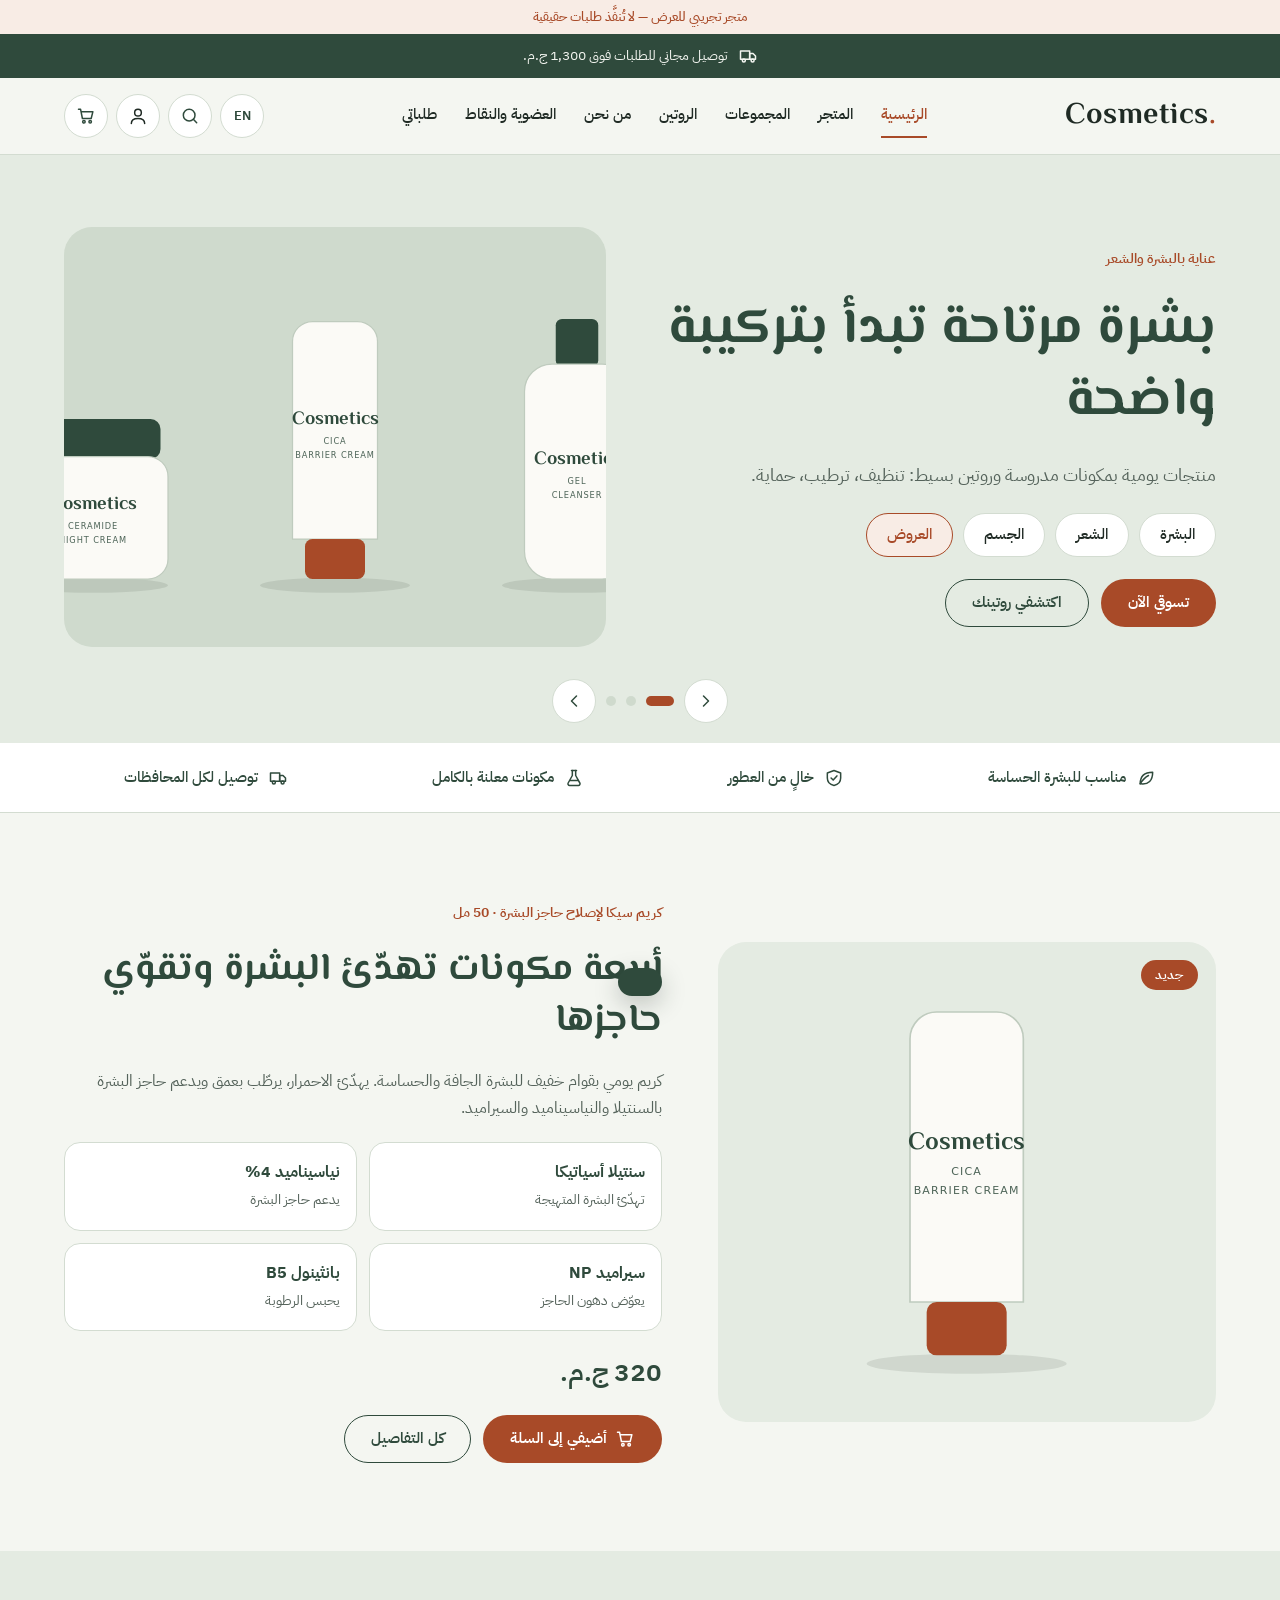
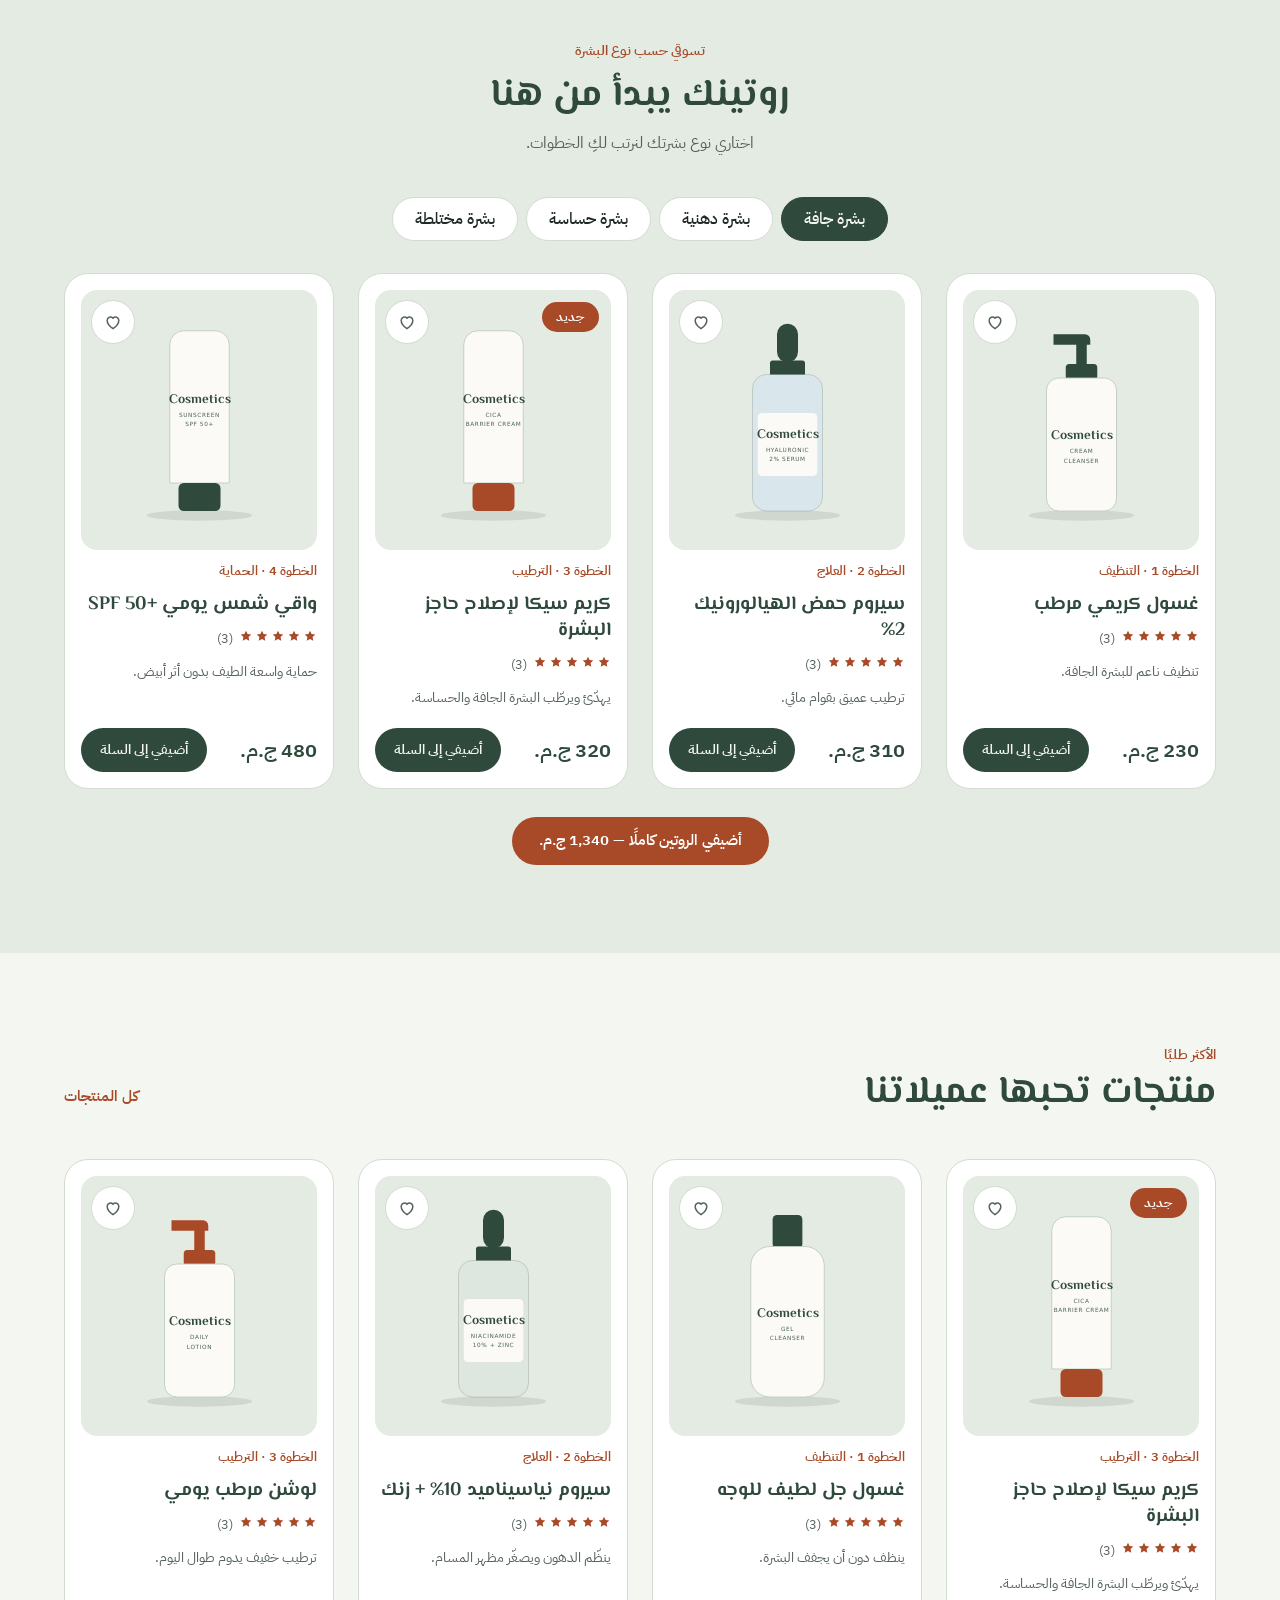
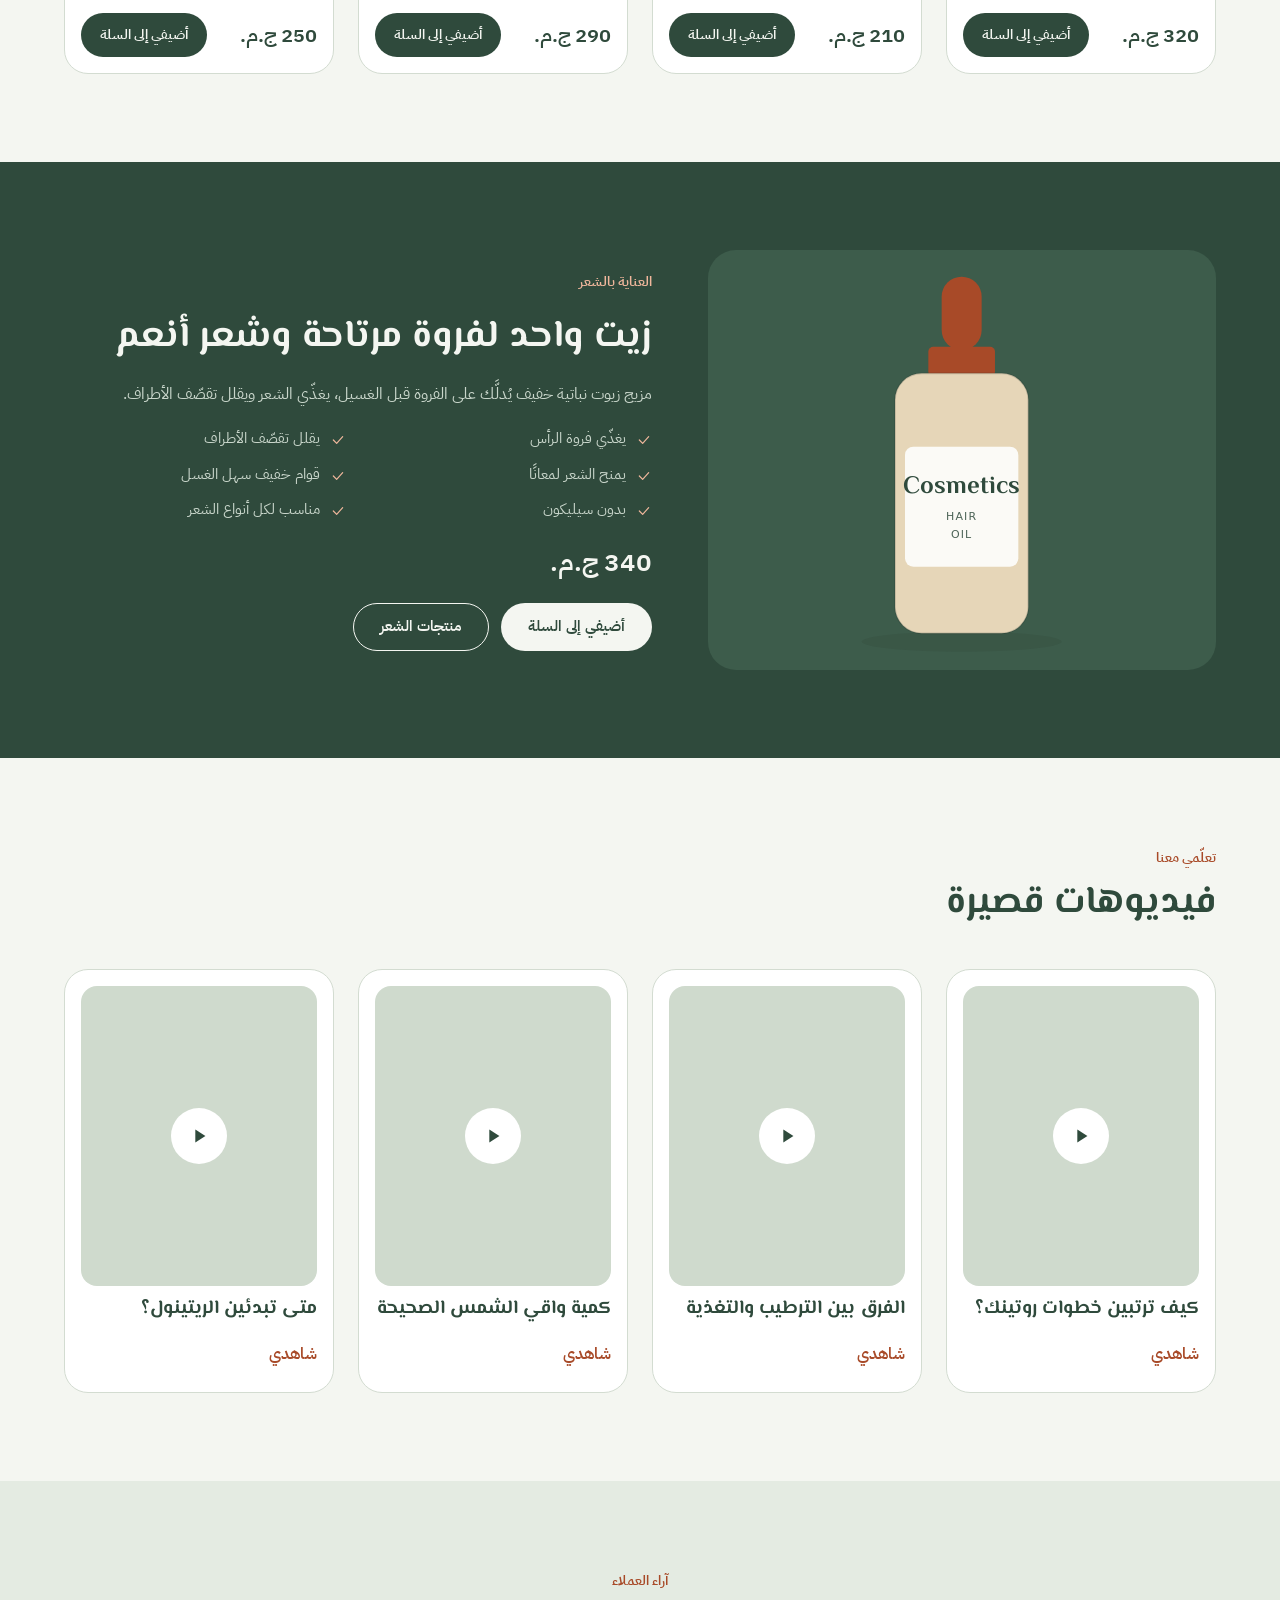
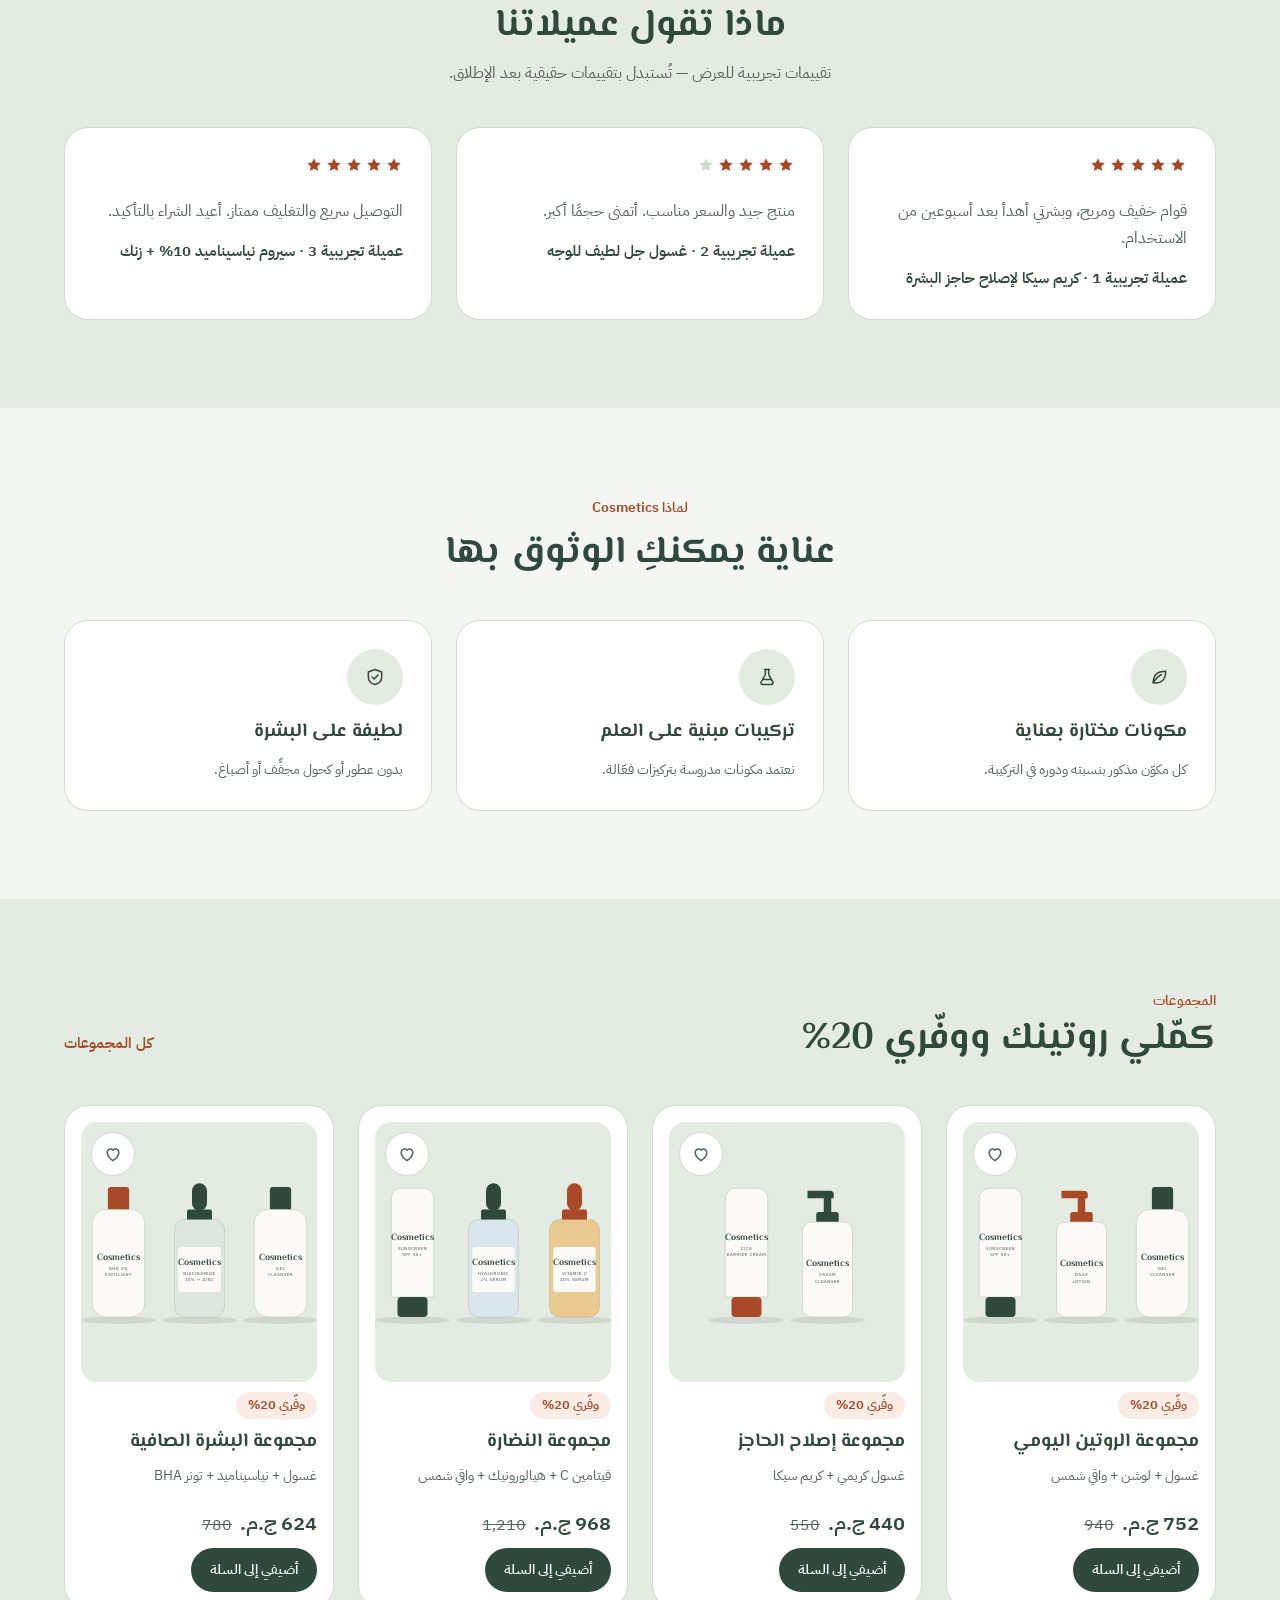
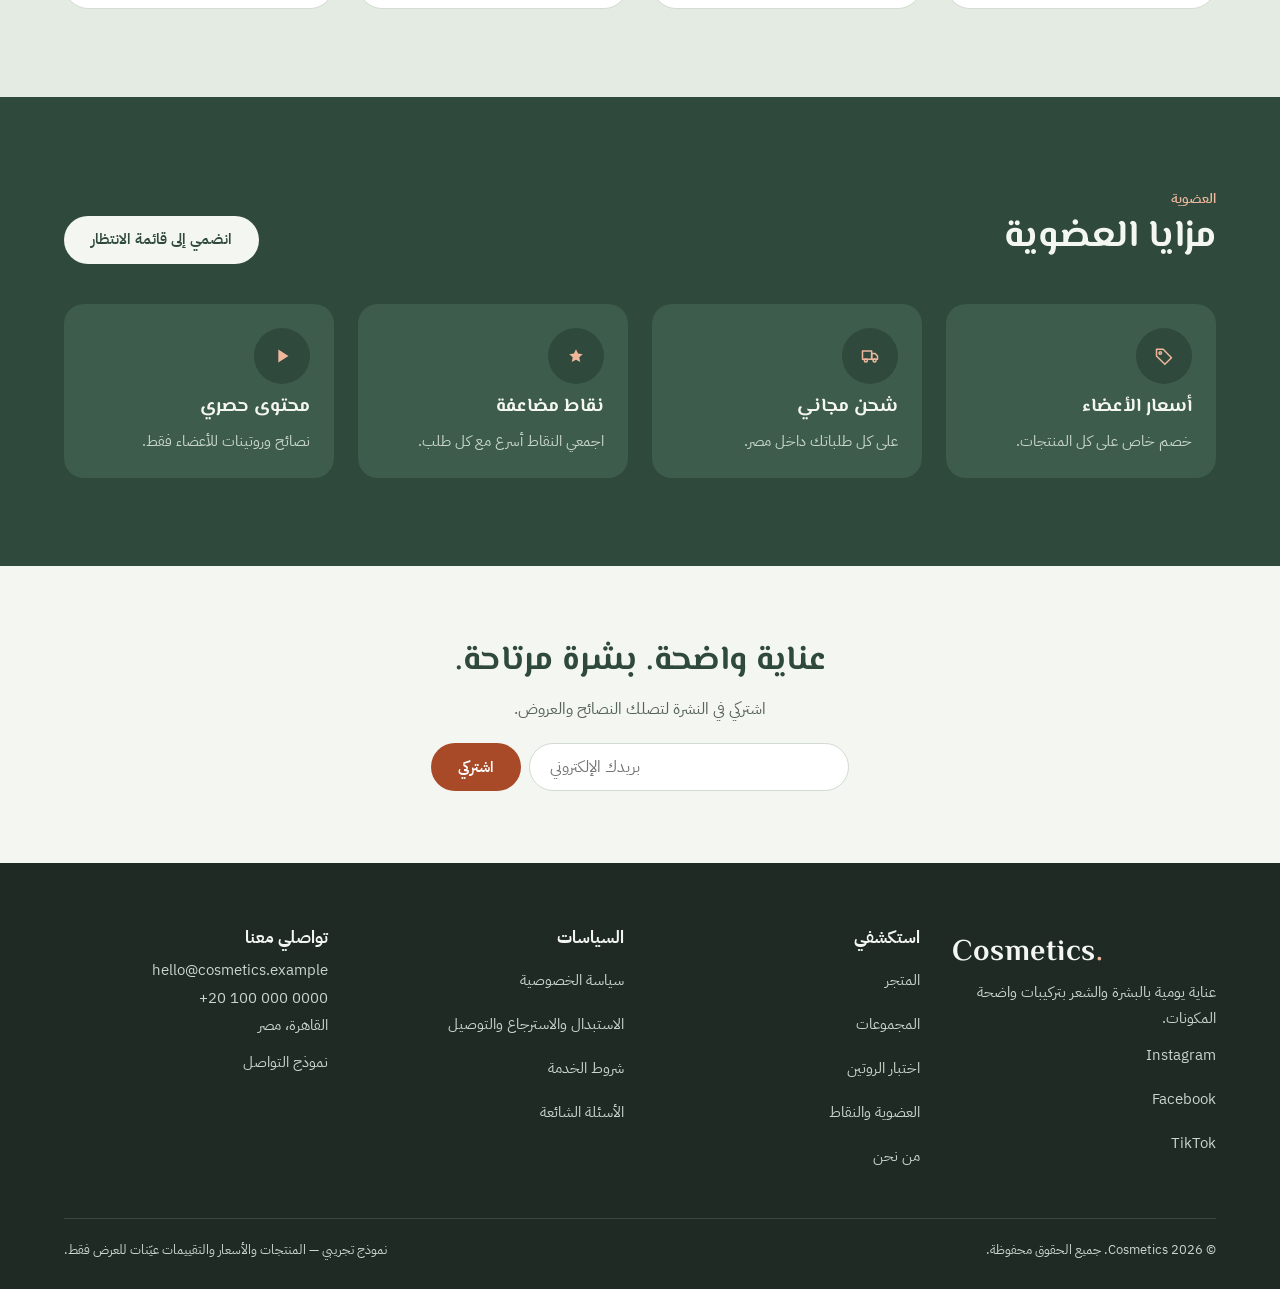
==== commit 23cc9b40: "Turn the mockup into a full interactive demo store Adds a sample catalog, shop filters and search, p" ====
--- a/index.html
+++ b/index.html
@@ -3,276 +3,18 @@
 <head>
 <meta charset="utf-8">
 <meta name="viewport" content="width=device-width, initial-scale=1">
-<title>Cosmetics — عناية بالبشرة والشعر</title>
+<title>عناية بالبشرة والشعر — Cosmetics</title>
+<meta name="description" content="متجر Cosmetics التجريبي للعناية بالبشرة والشعر.">
 <link rel="preconnect" href="https://fonts.googleapis.com">
 <link rel="preconnect" href="https://fonts.gstatic.com" crossorigin>
 <link href="https://fonts.googleapis.com/css2?family=El+Messiri:wght@500;600;700&family=IBM+Plex+Sans+Arabic:wght@400;500;600&display=swap" rel="stylesheet">
 <link rel="stylesheet" href="style.css">
+<link rel="stylesheet" href="app.css">
 </head>
-<body>
-<div class="page">
-<div class="announce"><svg aria-hidden="true" width="20" height="20" viewBox="0 0 24 24" fill="none" stroke="currentColor" stroke-width="1.8" stroke-linecap="round" stroke-linejoin="round"><path d="M3 6h11v10H3z"/><path d="M14 9h4l3 3v4h-7z"/><circle cx="7" cy="17.5" r="1.8"/><circle cx="17.5" cy="17.5" r="1.8"/></svg><span>توصيل مجاني للطلبات فوق [حد الشحن المجاني] ج.م.</span></div>
-<header class="header"><div class="wrap">
-<a class="logo" href="index.html" dir="ltr" aria-label="Cosmetics — الرئيسية">Cosmetics<span>.</span></a>
-<nav class="nav" aria-label="القائمة الرئيسية">
-<a href="index.html" class="on">الرئيسية</a>
-<a href="product.html">المتجر</a>
-<a href="index.html#bundles">المجموعات</a>
-<a href="index.html#routine">الروتين</a>
-<a href="index.html#about">من نحن</a>
-<a href="index.html#member">العضوية والنقاط</a>
-</nav>
-<div class="tools">
-<button class="icon-btn" type="button" aria-label="English">EN</button>
-<button class="icon-btn" type="button" aria-label="تسجيل الدخول"><svg aria-hidden="true" width="20" height="20" viewBox="0 0 24 24" fill="none" stroke="currentColor" stroke-width="1.8" stroke-linecap="round" stroke-linejoin="round"><circle cx="12" cy="8" r="4"/><path d="M4 21c0-4 3.6-6 8-6s8 2 8 6"/></svg></button>
-<button class="icon-btn" type="button" aria-label="السلة"><svg aria-hidden="true" width="20" height="20" viewBox="0 0 24 24" fill="none" stroke="currentColor" stroke-width="1.8" stroke-linecap="round" stroke-linejoin="round"><path d="M3 4h2.5l2.2 11h10.5l2-8H7"/><circle cx="9.5" cy="19" r="1.5"/><circle cx="17" cy="19" r="1.5"/></svg></button>
-</div>
-</div></header>
-
-<main>
-<section class="hero"><div class="wrap">
-<div class="hero-text">
-<span class="eyebrow">عناية بالبشرة والشعر</span>
-<h1>بشرة مرتاحة تبدأ بتركيبة واضحة</h1>
-<p>منتجات يومية بمكونات مدروسة وروتين بسيط من ثلاث خطوات: تنظيف، ترطيب، حماية.</p>
-<div class="chips">
-<a class="chip" href="product.html">البشرة</a>
-<a class="chip" href="#hair">الشعر</a>
-<a class="chip" href="#bundles">الباقات</a>
-<a class="chip hot" href="#bundles">العروض</a>
-</div>
-<div class="cta-row">
-<a class="btn btn-accent" href="product.html">تسوقي الآن</a>
-<a class="btn btn-ghost" href="#routine">اكتشفي روتينك</a>
-</div>
-</div>
-<div class="hero-art" role="img" aria-label="مساحة صورة المنتجات الرئيسية">
-<div class="pk bottle"><div class="cap"></div><div class="body"><span class="lbl">Cosmetics</span><span class="sub">GEL CLEANSER</span></div></div><div class="pk tube"><div class="body"><span class="lbl">Cosmetics</span><span class="sub">CICA<br>BARRIER CREAM</span></div><div class="cap"></div></div><div class="pk jar"><div class="cap"></div><div class="body"><span class="lbl">Cosmetics</span><span class="sub">DAILY LOTION</span></div></div>
-</div>
-</div></section>
-
-<div class="badges"><div class="wrap">
-<div class="badge"><svg aria-hidden="true" width="20" height="20" viewBox="0 0 24 24" fill="none" stroke="currentColor" stroke-width="1.8" stroke-linecap="round" stroke-linejoin="round"><path d="M5 19c0-9 5-14 15-14 0 10-5 15-14 14"/><path d="M5 19c3-5 6-8 10-10"/></svg><span>مناسب للبشرة الحساسة</span></div>
-<div class="badge"><svg aria-hidden="true" width="20" height="20" viewBox="0 0 24 24" fill="none" stroke="currentColor" stroke-width="1.8" stroke-linecap="round" stroke-linejoin="round"><path d="M12 3l8 3v6c0 5-3.5 8-8 9-4.5-1-8-4-8-9V6z"/><path d="M8.5 12l2.5 2.5 4.5-5"/></svg><span>خالٍ من العطور</span></div>
-<div class="badge"><svg aria-hidden="true" width="20" height="20" viewBox="0 0 24 24" fill="none" stroke="currentColor" stroke-width="1.8" stroke-linecap="round" stroke-linejoin="round"><path d="M9 3h6"/><path d="M10 3v6l-5 9a2 2 0 0 0 1.8 3h10.4a2 2 0 0 0 1.8-3l-5-9V3"/><path d="M7.5 15h9"/></svg><span>مكونات معلنة بالكامل</span></div>
-<div class="badge"><svg aria-hidden="true" width="20" height="20" viewBox="0 0 24 24" fill="none" stroke="currentColor" stroke-width="1.8" stroke-linecap="round" stroke-linejoin="round"><path d="M3 6h11v10H3z"/><path d="M14 9h4l3 3v4h-7z"/><circle cx="7" cy="17.5" r="1.8"/><circle cx="17.5" cy="17.5" r="1.8"/></svg><span>توصيل لكل المحافظات</span></div>
-</div></div>
-
-<section class="section feature"><div class="wrap">
-<div class="feature-art"><span class="tag">جديد</span><div class="pk tube big"><div class="body"><span class="lbl">Cosmetics</span><span class="sub">CICA<br>BARRIER CREAM</span></div><div class="cap"></div></div></div>
-<div class="feature-body">
-<span class="eyebrow">كريم سيكا لإصلاح حاجز البشرة · 50 مل</span>
-<h2>أربعة مكونات تهدّئ البشرة وتقوّي حاجزها</h2>
-<p>كريم يومي بقوام خفيف للبشرة الجافة والحساسة، يرطّب ويخفف الإحساس بالشد بعد الغسول.</p>
-<div class="ing">
-<div><b>مستخلص السنتيلا أسياتيكا</b><span>يهدّئ البشرة المتهيجة</span></div>
-<div><b>نياسيناميد 4%</b><span>يدعم حاجز البشرة ويوحّد مظهرها</span></div>
-<div><b>سيراميد NP</b><span>يعوّض دهون الحاجز الطبيعية</span></div>
-<div><b>بانثينول (B5)</b><span>يحبس الرطوبة ويلطّف</span></div>
-</div>
-<span class="price">320 ج.م.</span>
-<div class="cta-row">
-<button class="btn btn-accent" type="button"><svg aria-hidden="true" width="20" height="20" viewBox="0 0 24 24" fill="none" stroke="currentColor" stroke-width="1.8" stroke-linecap="round" stroke-linejoin="round"><path d="M3 4h2.5l2.2 11h10.5l2-8H7"/><circle cx="9.5" cy="19" r="1.5"/><circle cx="17" cy="19" r="1.5"/></svg> أضيفي إلى السلة</button>
-<a class="btn btn-ghost" href="product.html">كل التفاصيل</a>
-</div>
-<div class="dots" aria-label="الشريحة 1 من 4"><i class="on"></i><i></i><i></i><i></i><span>1 من 4</span></div>
-</div>
-</div></section>
-
-<section class="section soft" id="routine"><div class="wrap">
-<div class="sec-head center">
-<span class="eyebrow">تسوقي حسب الروتين</span>
-<h2>ثلاث خطوات كل يوم</h2>
-<p>ابدئي بالأساسيات، ثم أضيفي ما تحتاجه بشرتك.</p>
-</div>
-<div class="grid g3">
-<article class="card">
-<div class="tile"><div class="pk bottle"><div class="cap"></div><div class="body"><span class="lbl">Cosmetics</span><span class="sub">GEL CLEANSER</span></div></div></div>
-<span class="step">الخطوة 1 · التنظيف</span>
-<h3>غسول جل لطيف للوجه، 150 مل</h3>
-<p class="desc">ينظف دون أن يجفف البشرة.</p>
-<div class="row"><span class="price">210 ج.م.</span><button class="btn btn-primary" type="button">أضيفي إلى السلة</button></div>
-<a class="link" href="product.html">تفاصيل المنتج</a>
-</article>
-<article class="card">
-<div class="tile"><div class="pk jar"><div class="cap"></div><div class="body"><span class="lbl">Cosmetics</span><span class="sub">DAILY LOTION</span></div></div></div>
-<span class="step">الخطوة 2 · الترطيب</span>
-<h3>لوشن مرطب يومي، 100 مل</h3>
-<p class="desc">ترطيب خفيف يدوم طوال اليوم.</p>
-<div class="row"><span class="price">250 ج.م.</span><button class="btn btn-primary" type="button">أضيفي إلى السلة</button></div>
-<a class="link" href="product.html">تفاصيل المنتج</a>
-</article>
-<article class="card">
-<div class="tile"><div class="pk tube"><div class="body"><span class="lbl">Cosmetics</span><span class="sub">SUNSCREEN<br>SPF 50+</span></div><div class="cap"></div></div></div>
-<span class="step">الخطوة 3 · الحماية</span>
-<h3>واقي شمس يومي SPF 50+، 50 مل</h3>
-<p class="desc">حماية واسعة الطيف بدون أثر أبيض.</p>
-<div class="row"><span class="price">480 ج.م.</span><button class="btn btn-primary" type="button">أضيفي إلى السلة</button></div>
-<a class="link" href="product.html">تفاصيل المنتج</a>
-</article>
-</div>
-</div></section>
-
-<section class="section dark split" id="hair"><div class="wrap">
-<div class="split-art" role="img" aria-label="مساحة صورة زيت الشعر"><div class="pk dropper big"><div class="cap"></div><div class="body"><span class="lbl">Cosmetics</span><span class="sub">HAIR OIL</span></div></div></div>
-<div class="split-body">
-<span class="eyebrow">العناية بالشعر</span>
-<h2>زيت واحد لفروة مرتاحة وشعر أنعم</h2>
-<p>مزيج زيوت نباتية خفيف يُدلَّك على الفروة قبل الغسيل. العبوة 100 مل.</p>
-<ul class="ticks">
-<li><svg aria-hidden="true" width="16" height="16" viewBox="0 0 24 24" fill="none" stroke="currentColor" stroke-width="1.8" stroke-linecap="round" stroke-linejoin="round"><path d="M5 12l5 5 9-10"/></svg><span>يغذّي فروة الرأس</span></li>
-<li><svg aria-hidden="true" width="16" height="16" viewBox="0 0 24 24" fill="none" stroke="currentColor" stroke-width="1.8" stroke-linecap="round" stroke-linejoin="round"><path d="M5 12l5 5 9-10"/></svg><span>يقلل تقصّف الأطراف</span></li>
-<li><svg aria-hidden="true" width="16" height="16" viewBox="0 0 24 24" fill="none" stroke="currentColor" stroke-width="1.8" stroke-linecap="round" stroke-linejoin="round"><path d="M5 12l5 5 9-10"/></svg><span>يمنح الشعر لمعانًا</span></li>
-<li><svg aria-hidden="true" width="16" height="16" viewBox="0 0 24 24" fill="none" stroke="currentColor" stroke-width="1.8" stroke-linecap="round" stroke-linejoin="round"><path d="M5 12l5 5 9-10"/></svg><span>قوام خفيف سهل الغسل</span></li>
-<li><svg aria-hidden="true" width="16" height="16" viewBox="0 0 24 24" fill="none" stroke="currentColor" stroke-width="1.8" stroke-linecap="round" stroke-linejoin="round"><path d="M5 12l5 5 9-10"/></svg><span>بدون سيليكون</span></li>
-<li><svg aria-hidden="true" width="16" height="16" viewBox="0 0 24 24" fill="none" stroke="currentColor" stroke-width="1.8" stroke-linecap="round" stroke-linejoin="round"><path d="M5 12l5 5 9-10"/></svg><span>مناسب لكل أنواع الشعر</span></li>
-</ul>
-<span class="price" style="color:#F4F6F1">340 ج.م.</span>
-<a class="btn btn-light" href="product.html">تسوقي زيت الشعر</a>
-</div>
-</div></section>
-
-<section class="section philo" id="about"><div class="wrap">
-<div class="sec-head center">
-<span class="eyebrow">فلسفتنا</span>
-<h2>روتين بسيط، مكونات قليلة، نتيجة تلاحظينها</h2>
-<p>لا نضيف مكوّنًا إلا إذا كان له دور واضح في التركيبة.</p>
-</div>
-<div class="packs"><div class="pk bottle"><div class="cap"></div><div class="body"><span class="lbl">Cosmetics</span><span class="sub">GEL CLEANSER</span></div></div><div class="pk jar"><div class="cap"></div><div class="body"><span class="lbl">Cosmetics</span><span class="sub">DAILY LOTION</span></div></div><div class="pk tube"><div class="body"><span class="lbl">Cosmetics</span><span class="sub">SUNSCREEN<br>SPF 50+</span></div><div class="cap"></div></div></div>
-<a class="btn btn-accent" href="product.html">تسوقي الآن</a>
-</div></section>
-
-<section class="section"><div class="wrap">
-<div class="sec-head">
-<span class="eyebrow">تعلّمي معنا</span>
-<h2>فيديوهات قصيرة</h2>
-</div>
-<div class="grid g4">
-<article class="card"><div class="thumb"><span class="play"><svg aria-hidden="true" width="22" height="22" viewBox="0 0 24 24" fill="currentColor" stroke="none"><path d="M8 5l11 7-11 7z"/></svg></span></div><h3>[عنوان الفيديو 1]</h3><a class="link" href="#">شاهدي</a></article>
-<article class="card"><div class="thumb"><span class="play"><svg aria-hidden="true" width="22" height="22" viewBox="0 0 24 24" fill="currentColor" stroke="none"><path d="M8 5l11 7-11 7z"/></svg></span></div><h3>[عنوان الفيديو 2]</h3><a class="link" href="#">شاهدي</a></article>
-<article class="card"><div class="thumb"><span class="play"><svg aria-hidden="true" width="22" height="22" viewBox="0 0 24 24" fill="currentColor" stroke="none"><path d="M8 5l11 7-11 7z"/></svg></span></div><h3>[عنوان الفيديو 3]</h3><a class="link" href="#">شاهدي</a></article>
-<article class="card"><div class="thumb"><span class="play"><svg aria-hidden="true" width="22" height="22" viewBox="0 0 24 24" fill="currentColor" stroke="none"><path d="M8 5l11 7-11 7z"/></svg></span></div><h3>[عنوان الفيديو 4]</h3><a class="link" href="#">شاهدي</a></article>
-</div>
-</div></section>
-
-<section class="section soft"><div class="wrap">
-<div class="sec-head center">
-<span class="eyebrow">آراء العملاء</span>
-<h2>ماذا تقول عميلاتنا</h2>
-</div>
-<div class="grid g3">
-<article class="card pillar"><div class="stars" aria-hidden="true"><svg aria-hidden="true" width="18" height="18" viewBox="0 0 24 24" fill="currentColor" stroke="none"><path d="M12 3l2.7 5.7 6.3.8-4.6 4.3 1.2 6.2L12 17l-5.6 3 1.2-6.2L3 9.5l6.3-.8z"/></svg><svg aria-hidden="true" width="18" height="18" viewBox="0 0 24 24" fill="currentColor" stroke="none"><path d="M12 3l2.7 5.7 6.3.8-4.6 4.3 1.2 6.2L12 17l-5.6 3 1.2-6.2L3 9.5l6.3-.8z"/></svg><svg aria-hidden="true" width="18" height="18" viewBox="0 0 24 24" fill="currentColor" stroke="none"><path d="M12 3l2.7 5.7 6.3.8-4.6 4.3 1.2 6.2L12 17l-5.6 3 1.2-6.2L3 9.5l6.3-.8z"/></svg><svg aria-hidden="true" width="18" height="18" viewBox="0 0 24 24" fill="currentColor" stroke="none"><path d="M12 3l2.7 5.7 6.3.8-4.6 4.3 1.2 6.2L12 17l-5.6 3 1.2-6.2L3 9.5l6.3-.8z"/></svg><svg aria-hidden="true" width="18" height="18" viewBox="0 0 24 24" fill="currentColor" stroke="none"><path d="M12 3l2.7 5.7 6.3.8-4.6 4.3 1.2 6.2L12 17l-5.6 3 1.2-6.2L3 9.5l6.3-.8z"/></svg></div><p class="ph">[نص تقييم حقيقي من عميلة يُضاف هنا بعد الإطلاق]</p><span class="who">[اسم العميلة] · كريم سيكا</span></article>
-<article class="card pillar"><div class="stars" aria-hidden="true"><svg aria-hidden="true" width="18" height="18" viewBox="0 0 24 24" fill="currentColor" stroke="none"><path d="M12 3l2.7 5.7 6.3.8-4.6 4.3 1.2 6.2L12 17l-5.6 3 1.2-6.2L3 9.5l6.3-.8z"/></svg><svg aria-hidden="true" width="18" height="18" viewBox="0 0 24 24" fill="currentColor" stroke="none"><path d="M12 3l2.7 5.7 6.3.8-4.6 4.3 1.2 6.2L12 17l-5.6 3 1.2-6.2L3 9.5l6.3-.8z"/></svg><svg aria-hidden="true" width="18" height="18" viewBox="0 0 24 24" fill="currentColor" stroke="none"><path d="M12 3l2.7 5.7 6.3.8-4.6 4.3 1.2 6.2L12 17l-5.6 3 1.2-6.2L3 9.5l6.3-.8z"/></svg><svg aria-hidden="true" width="18" height="18" viewBox="0 0 24 24" fill="currentColor" stroke="none"><path d="M12 3l2.7 5.7 6.3.8-4.6 4.3 1.2 6.2L12 17l-5.6 3 1.2-6.2L3 9.5l6.3-.8z"/></svg><svg aria-hidden="true" width="18" height="18" viewBox="0 0 24 24" fill="currentColor" stroke="none"><path d="M12 3l2.7 5.7 6.3.8-4.6 4.3 1.2 6.2L12 17l-5.6 3 1.2-6.2L3 9.5l6.3-.8z"/></svg></div><p class="ph">[نص تقييم حقيقي من عميلة يُضاف هنا بعد الإطلاق]</p><span class="who">[اسم العميلة] · مجموعة الروتين اليومي</span></article>
-<article class="card pillar"><div class="stars" aria-hidden="true"><svg aria-hidden="true" width="18" height="18" viewBox="0 0 24 24" fill="currentColor" stroke="none"><path d="M12 3l2.7 5.7 6.3.8-4.6 4.3 1.2 6.2L12 17l-5.6 3 1.2-6.2L3 9.5l6.3-.8z"/></svg><svg aria-hidden="true" width="18" height="18" viewBox="0 0 24 24" fill="currentColor" stroke="none"><path d="M12 3l2.7 5.7 6.3.8-4.6 4.3 1.2 6.2L12 17l-5.6 3 1.2-6.2L3 9.5l6.3-.8z"/></svg><svg aria-hidden="true" width="18" height="18" viewBox="0 0 24 24" fill="currentColor" stroke="none"><path d="M12 3l2.7 5.7 6.3.8-4.6 4.3 1.2 6.2L12 17l-5.6 3 1.2-6.2L3 9.5l6.3-.8z"/></svg><svg aria-hidden="true" width="18" height="18" viewBox="0 0 24 24" fill="currentColor" stroke="none"><path d="M12 3l2.7 5.7 6.3.8-4.6 4.3 1.2 6.2L12 17l-5.6 3 1.2-6.2L3 9.5l6.3-.8z"/></svg><svg aria-hidden="true" width="18" height="18" viewBox="0 0 24 24" fill="currentColor" stroke="none"><path d="M12 3l2.7 5.7 6.3.8-4.6 4.3 1.2 6.2L12 17l-5.6 3 1.2-6.2L3 9.5l6.3-.8z"/></svg></div><p class="ph">[نص تقييم حقيقي من عميلة يُضاف هنا بعد الإطلاق]</p><span class="who">[اسم العميلة] · زيت الشعر</span></article>
-</div>
-</div></section>
-
-<section class="section"><div class="wrap">
-<div class="sec-head center">
-<span class="eyebrow">لماذا Cosmetics</span>
-<h2>عناية يمكنكِ الوثوق بها</h2>
-</div>
-<div class="grid g3">
-<article class="card pillar"><span class="ico"><svg aria-hidden="true" width="20" height="20" viewBox="0 0 24 24" fill="none" stroke="currentColor" stroke-width="1.8" stroke-linecap="round" stroke-linejoin="round"><path d="M5 19c0-9 5-14 15-14 0 10-5 15-14 14"/><path d="M5 19c3-5 6-8 10-10"/></svg></span><h3>مكونات مختارة بعناية</h3><p class="desc">كل مكوّن مذكور بنسبته ودوره في التركيبة.</p></article>
-<article class="card pillar"><span class="ico"><svg aria-hidden="true" width="20" height="20" viewBox="0 0 24 24" fill="none" stroke="currentColor" stroke-width="1.8" stroke-linecap="round" stroke-linejoin="round"><path d="M9 3h6"/><path d="M10 3v6l-5 9a2 2 0 0 0 1.8 3h10.4a2 2 0 0 0 1.8-3l-5-9V3"/><path d="M7.5 15h9"/></svg></span><h3>تركيبات مبنية على العلم</h3><p class="desc">نعتمد مكونات مدروسة بتركيزات فعّالة.</p></article>
-<article class="card pillar"><span class="ico"><svg aria-hidden="true" width="20" height="20" viewBox="0 0 24 24" fill="none" stroke="currentColor" stroke-width="1.8" stroke-linecap="round" stroke-linejoin="round"><path d="M12 3l8 3v6c0 5-3.5 8-8 9-4.5-1-8-4-8-9V6z"/><path d="M8.5 12l2.5 2.5 4.5-5"/></svg></span><h3>لطيفة على البشرة</h3><p class="desc">بدون عطور أو كحول مجفِّف أو أصباغ.</p></article>
-</div>
-</div></section>
-
-<section class="section soft" id="bundles"><div class="wrap">
-<div class="sec-head spread">
-<div><span class="eyebrow">المجموعات</span><h2>كمّلي روتينك ووفّري 20%</h2></div>
-<a class="link" href="#bundles">كل المجموعات</a>
-</div>
-<div class="grid g4">
-<article class="card">
-<div class="tile"><div class="pk bottle sm"><div class="cap"></div><div class="body"><span class="lbl">Cosmetics</span><span class="sub">CLEANSER</span></div></div><div class="pk jar sm"><div class="cap"></div><div class="body"><span class="lbl">Cosmetics</span><span class="sub">LOTION</span></div></div><div class="pk tube sm"><div class="body"><span class="lbl">Cosmetics</span><span class="sub">SPF 50+</span></div><div class="cap"></div></div></div>
-<span class="save">وفّري 20%</span>
-<h3>مجموعة الروتين اليومي</h3>
-<p class="desc">غسول + لوشن + واقي شمس</p>
-<div class="row"><span class="price">752 ج.م.<s>940</s></span></div>
-<button class="btn btn-primary" type="button">أضيفي إلى السلة</button>
-</article>
-<article class="card">
-<div class="tile"><div class="pk bottle sm"><div class="cap"></div><div class="body"><span class="lbl">Cosmetics</span><span class="sub">CLEANSER</span></div></div><div class="pk tube sm"><div class="body"><span class="lbl">Cosmetics</span><span class="sub">CICA</span></div><div class="cap"></div></div></div>
-<span class="save">وفّري 20%</span>
-<h3>مجموعة إصلاح الحاجز</h3>
-<p class="desc">غسول + كريم سيكا</p>
-<div class="row"><span class="price">424 ج.م.<s>530</s></span></div>
-<button class="btn btn-primary" type="button">أضيفي إلى السلة</button>
-</article>
-<article class="card">
-<div class="tile"><div class="pk jar sm"><div class="cap"></div><div class="body"><span class="lbl">Cosmetics</span><span class="sub">LOTION</span></div></div><div class="pk tube sm"><div class="body"><span class="lbl">Cosmetics</span><span class="sub">CICA</span></div><div class="cap"></div></div></div>
-<span class="save">وفّري 20%</span>
-<h3>مجموعة الترطيب العميق</h3>
-<p class="desc">لوشن + كريم سيكا</p>
-<div class="row"><span class="price">456 ج.م.<s>570</s></span></div>
-<button class="btn btn-primary" type="button">أضيفي إلى السلة</button>
-</article>
-<article class="card">
-<div class="tile"><div class="pk dropper sm"><div class="cap"></div><div class="body"><span class="lbl">Cosmetics</span><span class="sub">OIL</span></div></div><div class="pk dropper sm"><div class="cap"></div><div class="body"><span class="lbl">Cosmetics</span><span class="sub">OIL</span></div></div><div class="pk dropper sm"><div class="cap"></div><div class="body"><span class="lbl">Cosmetics</span><span class="sub">OIL</span></div></div></div>
-<span class="save">وفّري 20%</span>
-<h3>مجموعة العناية بالشعر</h3>
-<p class="desc">3 عبوات زيت الشعر</p>
-<div class="row"><span class="price">816 ج.م.<s>1,020</s></span></div>
-<button class="btn btn-primary" type="button">أضيفي إلى السلة</button>
-</article>
-</div>
-</div></section>
-
-<section class="section dark" id="member"><div class="wrap">
-<div class="member-head">
-<div><span class="eyebrow">العضوية</span><h2>مزايا العضوية</h2></div>
-<a class="btn btn-light" href="#member">انضمي إلى قائمة الانتظار</a>
-</div>
-<div class="grid g4">
-<div class="benefit"><span class="ico"><svg aria-hidden="true" width="20" height="20" viewBox="0 0 24 24" fill="none" stroke="currentColor" stroke-width="1.8" stroke-linecap="round" stroke-linejoin="round"><path d="M3 12V4h8l10 10-8 8z"/><circle cx="7.5" cy="8.5" r="1.5"/></svg></span><h3>أسعار الأعضاء</h3><p>خصم خاص على كل المنتجات.</p></div>
-<div class="benefit"><span class="ico"><svg aria-hidden="true" width="20" height="20" viewBox="0 0 24 24" fill="none" stroke="currentColor" stroke-width="1.8" stroke-linecap="round" stroke-linejoin="round"><path d="M3 6h11v10H3z"/><path d="M14 9h4l3 3v4h-7z"/><circle cx="7" cy="17.5" r="1.8"/><circle cx="17.5" cy="17.5" r="1.8"/></svg></span><h3>شحن مجاني</h3><p>على كل طلباتك داخل مصر.</p></div>
-<div class="benefit"><span class="ico"><svg aria-hidden="true" width="18" height="18" viewBox="0 0 24 24" fill="currentColor" stroke="none"><path d="M12 3l2.7 5.7 6.3.8-4.6 4.3 1.2 6.2L12 17l-5.6 3 1.2-6.2L3 9.5l6.3-.8z"/></svg></span><h3>نقاط مضاعفة</h3><p>اجمعي النقاط أسرع مع كل طلب.</p></div>
-<div class="benefit"><span class="ico"><svg aria-hidden="true" width="22" height="22" viewBox="0 0 24 24" fill="currentColor" stroke="none"><path d="M8 5l11 7-11 7z"/></svg></span><h3>محتوى حصري</h3><p>نصائح وروتينات للأعضاء فقط.</p></div>
-</div>
-</div></section>
-
-<section class="closing"><div class="wrap">
-<h2>عناية واضحة. بشرة مرتاحة.</h2>
-<p>[نبذة قصيرة عن العلامة وقصتها تُكتب هنا]</p>
-</div></section>
-</main>
-<footer class="footer"><div class="wrap">
-<div class="cols">
-<div>
-<a class="logo" href="index.html" dir="ltr" aria-label="Cosmetics — الرئيسية">Cosmetics<span>.</span></a>
-<p>عناية يومية بالبشرة والشعر بتركيبات واضحة المكونات.</p>
-<a href="#">Instagram</a>
-<a href="#">Facebook</a>
-<a href="#">TikTok</a>
-<a href="#">WhatsApp</a>
-</div>
-<div>
-<h3>استكشفي</h3>
-<a href="product.html">المتجر</a>
-<a href="index.html#bundles">المجموعات</a>
-<a href="index.html#routine">الروتين</a>
-<a href="index.html#member">العضوية والنقاط</a>
-<a href="index.html#about">من نحن</a>
-</div>
-<div>
-<h3>السياسات</h3>
-<a href="#">سياسة الخصوصية</a>
-<a href="#">الاستبدال والاسترجاع والتوصيل</a>
-<a href="#">شروط الخدمة</a>
-</div>
-<div>
-<h3>تواصلي معنا</h3>
-<p>[البريد الإلكتروني]</p>
-<p>[رقم الهاتف]</p>
-<p>[العنوان]</p>
-</div>
-</div>
-<div class="legal"><span>© 2026 Cosmetics. جميع الحقوق محفوظة.</span><span>نموذج تصميم تجريبي — المحتوى والأسعار للعرض فقط.</span></div>
-</div></footer>
-
-
-</div>
+<body data-page="home">
+<div class="page"><main id="main"></main></div>
+<noscript><p style="padding:24px;text-align:center">يحتاج هذا المتجر التجريبي إلى تفعيل JavaScript.</p></noscript>
+<script src="data.js"></script>
+<script src="app.js"></script>
 </body>
 </html>
--- a/app.css
+++ b/app.css
@@ -0,0 +1,193 @@
+.page{overflow-x:clip;min-height:100vh;display:flex;flex-direction:column}
+.page main{flex:1}
+.header{position:sticky;top:0;z-index:40}
+.menu-btn{display:none}
+.icon-btn{position:relative}
+.count{position:absolute;top:-4px;inset-inline-end:-4px;min-width:20px;height:20px;border-radius:10px;background:var(--accent);color:#fff;font-size:11px;font-weight:600;display:flex;align-items:center;justify-content:center;padding:0 5px}
+.count:empty{display:none}
+.btn:hover{filter:brightness(1.08)}
+.btn:disabled{opacity:.5;cursor:not-allowed}
+.btn:focus-visible,.icon-btn:focus-visible,a:focus-visible,input:focus-visible,select:focus-visible,textarea:focus-visible,button:focus-visible{outline:3px solid var(--accent);outline-offset:2px}
+.btn-block{width:100%}
+
+.pack{height:210px;width:auto;display:block;flex:none}
+.pack.sm{height:150px;margin:0 -22px}
+.pack.xs{height:72px;margin:0}
+.pack.big{height:400px}
+.hero-art .pack{height:300px;margin:0 -18px}
+.bvis{display:flex;align-items:flex-end;justify-content:center}
+.pcard{position:relative}
+.pcard h3 a:hover{color:var(--accent)}
+.wish{position:absolute;top:26px;inset-inline-end:26px;width:44px;height:44px;border-radius:50%;border:1px solid var(--line);background:#fff;display:flex;align-items:center;justify-content:center;color:var(--muted);cursor:pointer;z-index:2}
+.wish.on{color:var(--accent);border-color:var(--accent)}
+.wish.on svg{fill:currentColor}
+.tile .tag{top:12px;inset-inline-start:12px}
+.rating{display:flex;align-items:center;gap:6px;font-size:13px;color:var(--muted)}
+.rating .stars svg{width:14px;height:14px}
+.stars .off{color:var(--sage2)}
+
+.slider{position:relative}
+.slide{display:none}
+.slide.on{display:block;animation:fade .5s ease}
+@keyframes fade{from{opacity:0}to{opacity:1}}
+.slider-nav{position:absolute;bottom:20px;inset-inline:0;display:flex;justify-content:center;align-items:center;gap:10px}
+.slider-nav button{border:0;background:var(--sage2);width:10px;height:10px;border-radius:50%;padding:0;cursor:pointer;position:relative}
+.slider-nav button::after{content:"";position:absolute;inset:-17px -6px}
+.slider-nav button.on{width:28px;border-radius:99px;background:var(--accent)}
+.slider-nav .arrow{width:44px;height:44px;background:#fff;border:1px solid var(--line);display:flex;align-items:center;justify-content:center;color:var(--primary)}
+.slider-nav .arrow::after{display:none}
+.hero .wrap{padding-bottom:96px}
+
+.tabs{display:flex;gap:8px;flex-wrap:wrap;justify-content:center;margin-bottom:32px}
+.tab{min-height:44px;padding:0 22px;border-radius:999px;border:1px solid var(--line);background:#fff;font:inherit;font-weight:500;cursor:pointer;color:var(--ink)}
+.tab.on{background:var(--primary);color:var(--on-dark);border-color:var(--primary)}
+
+.scrim{position:fixed;inset:0;background:rgba(31,42,36,.5);z-index:50;opacity:0;pointer-events:none;transition:opacity .25s}
+.scrim.on{opacity:1;pointer-events:auto}
+.drawer{position:fixed;top:0;bottom:0;left:0;width:min(420px,100vw);background:var(--ground);z-index:60;transform:translateX(-105%);transition:transform .3s ease;display:flex;flex-direction:column;visibility:hidden}
+.drawer.on{transform:none;visibility:visible}
+.drawer.side-menu{left:auto;right:0;transform:translateX(105%);width:min(320px,88vw)}
+.drawer.side-menu.on{transform:none}
+.drawer-head{display:flex;align-items:center;justify-content:space-between;padding:16px 20px;border-bottom:1px solid var(--line)}
+.page .drawer-head h2{font-size:22px}
+.drawer-body{flex:1;overflow-y:auto;padding:16px 20px;display:flex;flex-direction:column;gap:14px}
+.drawer-foot{padding:16px 20px;border-top:1px solid var(--line);display:flex;flex-direction:column;gap:10px;background:#fff}
+.side-menu .drawer-body a{min-height:48px;display:flex;align-items:center;font-size:17px;font-weight:500;border-bottom:1px solid var(--line)}
+.side-menu .drawer-body a.on{color:var(--accent)}
+.shipbar{font-size:13px;color:var(--muted);display:flex;flex-direction:column;gap:6px}
+.shipbar .bar{height:8px;border-radius:99px;background:var(--sage2);overflow:hidden}
+.shipbar .bar i{display:block;height:100%;background:var(--accent);border-radius:99px;transition:width .3s}
+.line{display:flex;gap:12px;align-items:center;background:#fff;border:1px solid var(--line);border-radius:16px;padding:10px}
+.line .thumb-s{width:72px;height:84px;border-radius:12px;background:var(--sage);display:flex;align-items:center;justify-content:center;flex:none;overflow:hidden}
+.line .thumb-s .pack.xs{margin:0 -10px}
+.line .meta{flex:1;min-width:0;display:flex;flex-direction:column;gap:2px}
+.line .meta b{font-size:15px;color:var(--primary)}
+.line .meta small{color:var(--muted);font-size:13px}
+.line .end{display:flex;flex-direction:column;align-items:flex-end;gap:6px}
+.qty.sm button{width:36px;height:36px;font-size:18px}
+.rm{border:0;background:none;color:var(--muted);cursor:pointer;width:44px;height:44px;display:flex;align-items:center;justify-content:center;border-radius:50%}
+.rm:hover{color:var(--accent);background:var(--accent-soft)}
+.sum-row{display:flex;justify-content:space-between;gap:12px;font-size:15px}
+.sum-row.total{font-size:20px;font-weight:600;color:var(--primary);border-top:1px solid var(--line);padding-top:12px}
+.sum-row .neg{color:var(--accent)}
+.empty{text-align:center;padding:56px 16px;display:flex;flex-direction:column;align-items:center;gap:14px;color:var(--muted)}
+.empty .ico{width:72px;height:72px}
+.page .empty h2{font-size:26px}
+
+.search-ov{position:fixed;inset:0;z-index:70;background:var(--ground);display:none;flex-direction:column}
+.search-ov.on{display:flex}
+.search-ov .bar{display:flex;gap:12px;align-items:center;padding:16px 24px;border-bottom:1px solid var(--line)}
+.search-ov input{flex:1;min-height:52px;border:1px solid var(--line);border-radius:999px;padding:0 22px;font:inherit;font-size:17px;background:#fff}
+.search-res{overflow-y:auto;padding:16px 24px;display:flex;flex-direction:column;gap:10px;max-width:760px;width:100%;margin:0 auto}
+.search-res a.line:hover{border-color:var(--accent)}
+
+.toast{position:fixed;bottom:24px;left:50%;transform:translate(-50%,120px);background:var(--primary);color:var(--on-dark);padding:14px 22px;border-radius:14px;z-index:90;transition:transform .3s;font-weight:500;display:flex;gap:10px;align-items:center;max-width:calc(100vw - 32px);box-shadow:0 8px 24px rgba(31,42,36,.25)}
+.toast.on{transform:translate(-50%,0)}
+.modal{position:fixed;inset:0;z-index:80;display:none;align-items:center;justify-content:center;background:rgba(31,42,36,.6);padding:16px}
+.modal.on{display:flex}
+.modal .box{background:var(--ground);border-radius:24px;max-width:640px;width:100%;padding:20px;display:flex;flex-direction:column;gap:14px}
+.modal .player{aspect-ratio:16/9;border-radius:16px;background:var(--primary);color:var(--on-dark);display:flex;flex-direction:column;align-items:center;justify-content:center;gap:10px;text-align:center;padding:16px}
+
+.page-head{background:var(--sage);padding:48px 0}
+.page-head h1{font-size:40px}
+.page-head p{color:var(--muted);margin-top:6px;max-width:640px}
+.shop{display:flex;gap:32px;align-items:flex-start;flex-wrap:wrap}
+.filters{flex:0 0 260px;background:#fff;border:1px solid var(--line);border-radius:20px;padding:20px;display:flex;flex-direction:column;gap:18px;position:sticky;top:96px}
+.filters fieldset{border:0;margin:0;padding:0;display:flex;flex-direction:column;gap:4px}
+.filters legend{font-weight:600;color:var(--primary);padding:0;margin-bottom:6px}
+.check{display:flex;align-items:center;gap:10px;min-height:40px;cursor:pointer;font-size:15px}
+.check input{width:20px;height:20px;accent-color:var(--accent)}
+.filters input[type=range]{width:100%;accent-color:var(--accent)}
+.results{flex:1 1 560px;min-width:0}
+.toolbar{display:flex;justify-content:space-between;align-items:center;gap:12px;flex-wrap:wrap;margin-bottom:20px}
+.field{display:flex;flex-direction:column;gap:6px;font-size:14px;font-weight:600;color:var(--primary)}
+.field input,.field select,.field textarea,.toolbar select,.toolbar input{min-height:48px;border:1px solid var(--line);border-radius:12px;padding:10px 14px;font:inherit;font-weight:400;background:#fff;color:var(--ink);width:100%}
+.toolbar select,.toolbar input{width:auto}
+.field textarea{min-height:96px;resize:vertical}
+.field.bad input,.field.bad select,.field.bad textarea{border-color:#B3261E}
+.field .err{color:#B3261E;font-weight:500;font-size:13px;min-height:0}
+.form{display:grid;grid-template-columns:repeat(2,minmax(0,1fr));gap:16px}
+.form .full{grid-column:1/-1}
+.panel{background:#fff;border:1px solid var(--line);border-radius:20px;padding:24px;display:flex;flex-direction:column;gap:16px}
+.page .panel h2{font-size:22px}
+.two{display:flex;gap:32px;align-items:flex-start;flex-wrap:wrap}
+.two .main-col{flex:1 1 520px;min-width:0;display:flex;flex-direction:column;gap:20px}
+.two .side-col{flex:0 1 380px;min-width:280px;position:sticky;top:96px}
+.radio{display:flex;align-items:center;gap:12px;border:1px solid var(--line);border-radius:14px;padding:12px 16px;cursor:pointer;min-height:56px}
+.radio input{width:20px;height:20px;accent-color:var(--accent)}
+.radio span{flex:1}
+.radio small{display:block;color:var(--muted)}
+.radio.off{opacity:.55;cursor:not-allowed}
+.radio:has(input:checked){border:2px solid var(--primary)}
+.note{font-size:13px;color:var(--muted)}
+.promo{display:flex;gap:8px}
+.promo input{flex:1;min-height:48px;border:1px solid var(--line);border-radius:12px;padding:0 14px;font:inherit;min-width:0}
+
+.timeline{display:flex;gap:0;margin:8px 0}
+.timeline div{flex:1;text-align:center;font-size:13px;color:var(--muted);position:relative;padding-top:26px}
+.timeline div::before{content:"";position:absolute;top:6px;inset-inline:0;height:4px;background:var(--sage2)}
+.timeline div::after{content:"";position:absolute;top:0;left:50%;margin-left:-8px;width:16px;height:16px;border-radius:50%;background:var(--sage2)}
+.timeline div.done{color:var(--primary);font-weight:600}
+.timeline div.done::before,.timeline div.done::after{background:var(--accent)}
+.order-card .head{display:flex;justify-content:space-between;gap:12px;flex-wrap:wrap;align-items:center}
+.pill{background:var(--accent-soft);color:var(--accent);font-size:13px;font-weight:600;padding:2px 12px;border-radius:99px}
+.kv{display:grid;grid-template-columns:repeat(auto-fit,minmax(150px,1fr));gap:12px}
+.kv div{background:var(--sage);border-radius:14px;padding:14px}
+.kv small{color:var(--muted);display:block}
+.kv b{font-size:20px;color:var(--primary)}
+
+.quiz{max-width:760px;margin:0 auto;display:flex;flex-direction:column;gap:20px}
+.quiz .opts-grid{display:grid;grid-template-columns:repeat(2,minmax(0,1fr));gap:12px}
+.quiz .choice{min-height:72px;border:1px solid var(--line);background:#fff;border-radius:16px;font:inherit;font-size:17px;font-weight:500;cursor:pointer;color:var(--ink);padding:12px}
+.quiz .choice:hover{border-color:var(--accent)}
+.quiz .progress{height:6px;background:var(--sage2);border-radius:99px;overflow:hidden}
+.quiz .progress i{display:block;height:100%;background:var(--accent);transition:width .3s}
+.routine-step{display:flex;gap:14px;align-items:center}
+.routine-step .num{width:36px;height:36px;border-radius:50%;background:var(--primary);color:var(--on-dark);display:flex;align-items:center;justify-content:center;font-weight:600;flex:none}
+
+.rev{border-bottom:1px solid var(--line);padding:16px 0;display:flex;flex-direction:column;gap:6px}
+.rev .top{display:flex;gap:10px;align-items:center;flex-wrap:wrap}
+.rev .sample{font-size:12px;background:var(--sage);color:var(--muted);padding:1px 10px;border-radius:99px}
+.rate-in{display:flex;flex-direction:row-reverse;justify-content:flex-end;gap:2px}
+.rate-in input{position:absolute;opacity:0;width:1px;height:1px}
+.rate-in label{cursor:pointer;color:var(--sage2);width:40px;height:44px;display:flex;align-items:center;justify-content:center}
+.rate-in label svg{width:28px;height:28px}
+.rate-in input:checked~label,.rate-in label:hover,.rate-in label:hover~label{color:var(--accent)}
+.rate-in input:focus-visible+label{outline:3px solid var(--accent)}
+.gallery .main .pack.tex{height:300px}
+.thumbs button{height:96px;border-radius:14px;background:var(--sage);border:1px solid var(--line);display:flex;align-items:center;justify-content:center;cursor:pointer;padding:6px;overflow:hidden}
+.thumbs button.on{border:2px solid var(--accent)}
+.thumbs .pack{height:80px;margin:0}
+.buybar{display:none}
+.tabs-left{justify-content:flex-start}
+.prose{max-width:760px;display:flex;flex-direction:column;gap:14px;color:var(--ink)}
+.prose h2{font-size:24px;margin-top:10px}
+.prose p,.prose li{color:var(--muted)}
+.demo-flag{background:var(--accent-soft);color:var(--accent);font-size:13px;text-align:center;padding:6px 12px;font-weight:500}
+.news{display:flex;gap:8px;flex-wrap:wrap;justify-content:center;margin-top:20px}
+.news input{min-height:48px;border-radius:999px;border:1px solid var(--line);padding:0 20px;font:inherit;flex:0 1 320px;min-width:0}
+.footer p{margin:2px 0}
+
+@media(max-width:900px){
+.nav{display:none}
+.menu-btn{display:inline-flex}
+.header .wrap{flex-wrap:nowrap;min-height:64px}
+.filters{position:static;flex:1 1 100%}
+.two .side-col{position:static;flex:1 1 100%}
+.page-head h1{font-size:30px}
+.pack.big{height:300px}
+}
+@media(max-width:560px){
+.tools .lang{display:none}
+.form{grid-template-columns:minmax(0,1fr)}
+.quiz .opts-grid{grid-template-columns:minmax(0,1fr)}
+.hero-art .pack{height:210px;margin:0 -16px;transform:none}
+.hero .wrap{padding-bottom:88px}
+.buybar{display:flex;position:fixed;bottom:0;inset-inline:0;background:#fff;border-top:1px solid var(--line);padding:10px 16px;gap:12px;align-items:center;justify-content:space-between;z-index:30}
+body[data-page=product] .footer{padding-bottom:96px}
+.timeline div{font-size:11px}
+.pack{height:180px}
+}
+.hero-art{overflow:hidden}
+.thumbs .bvis .pack{height:64px;margin:0 -12px}
+@media(max-width:560px){.hero-art .pack{height:176px;margin:0 -20px}.pack.sm{height:120px;margin:0 -18px}}
